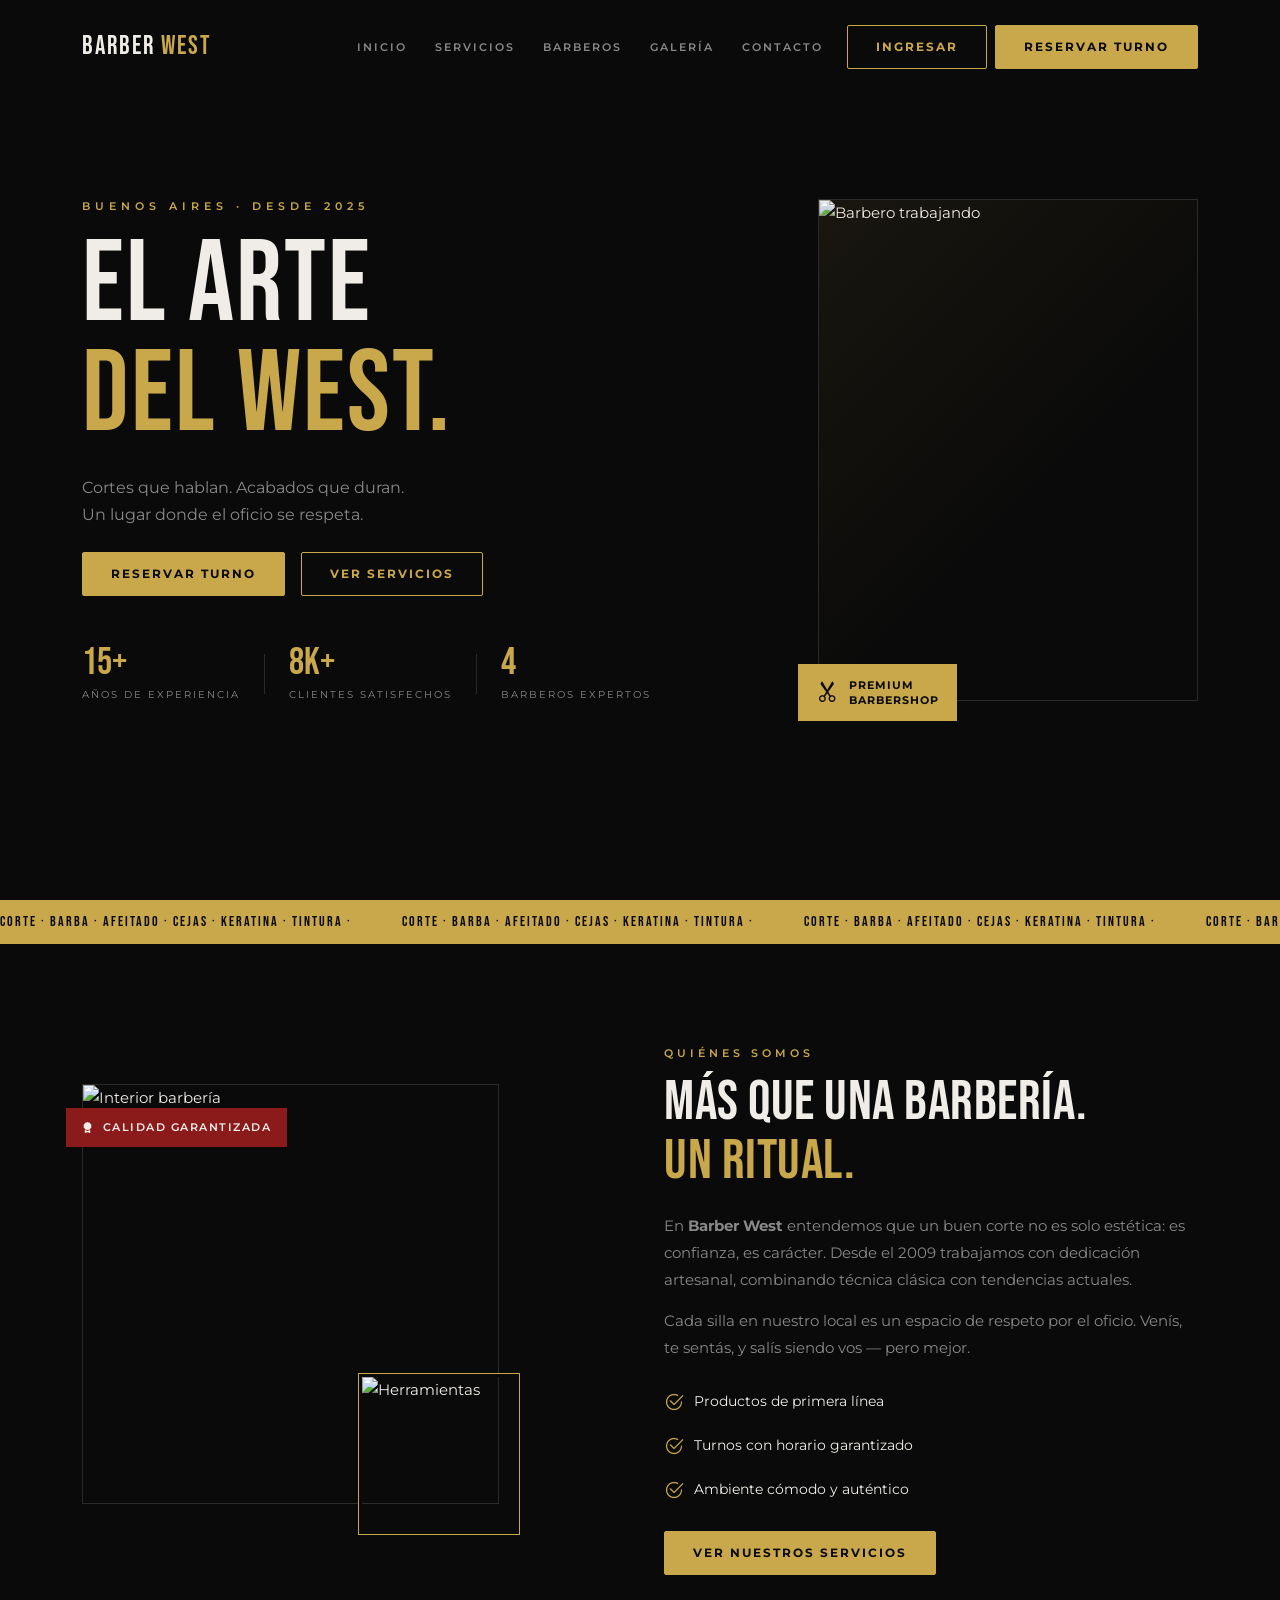
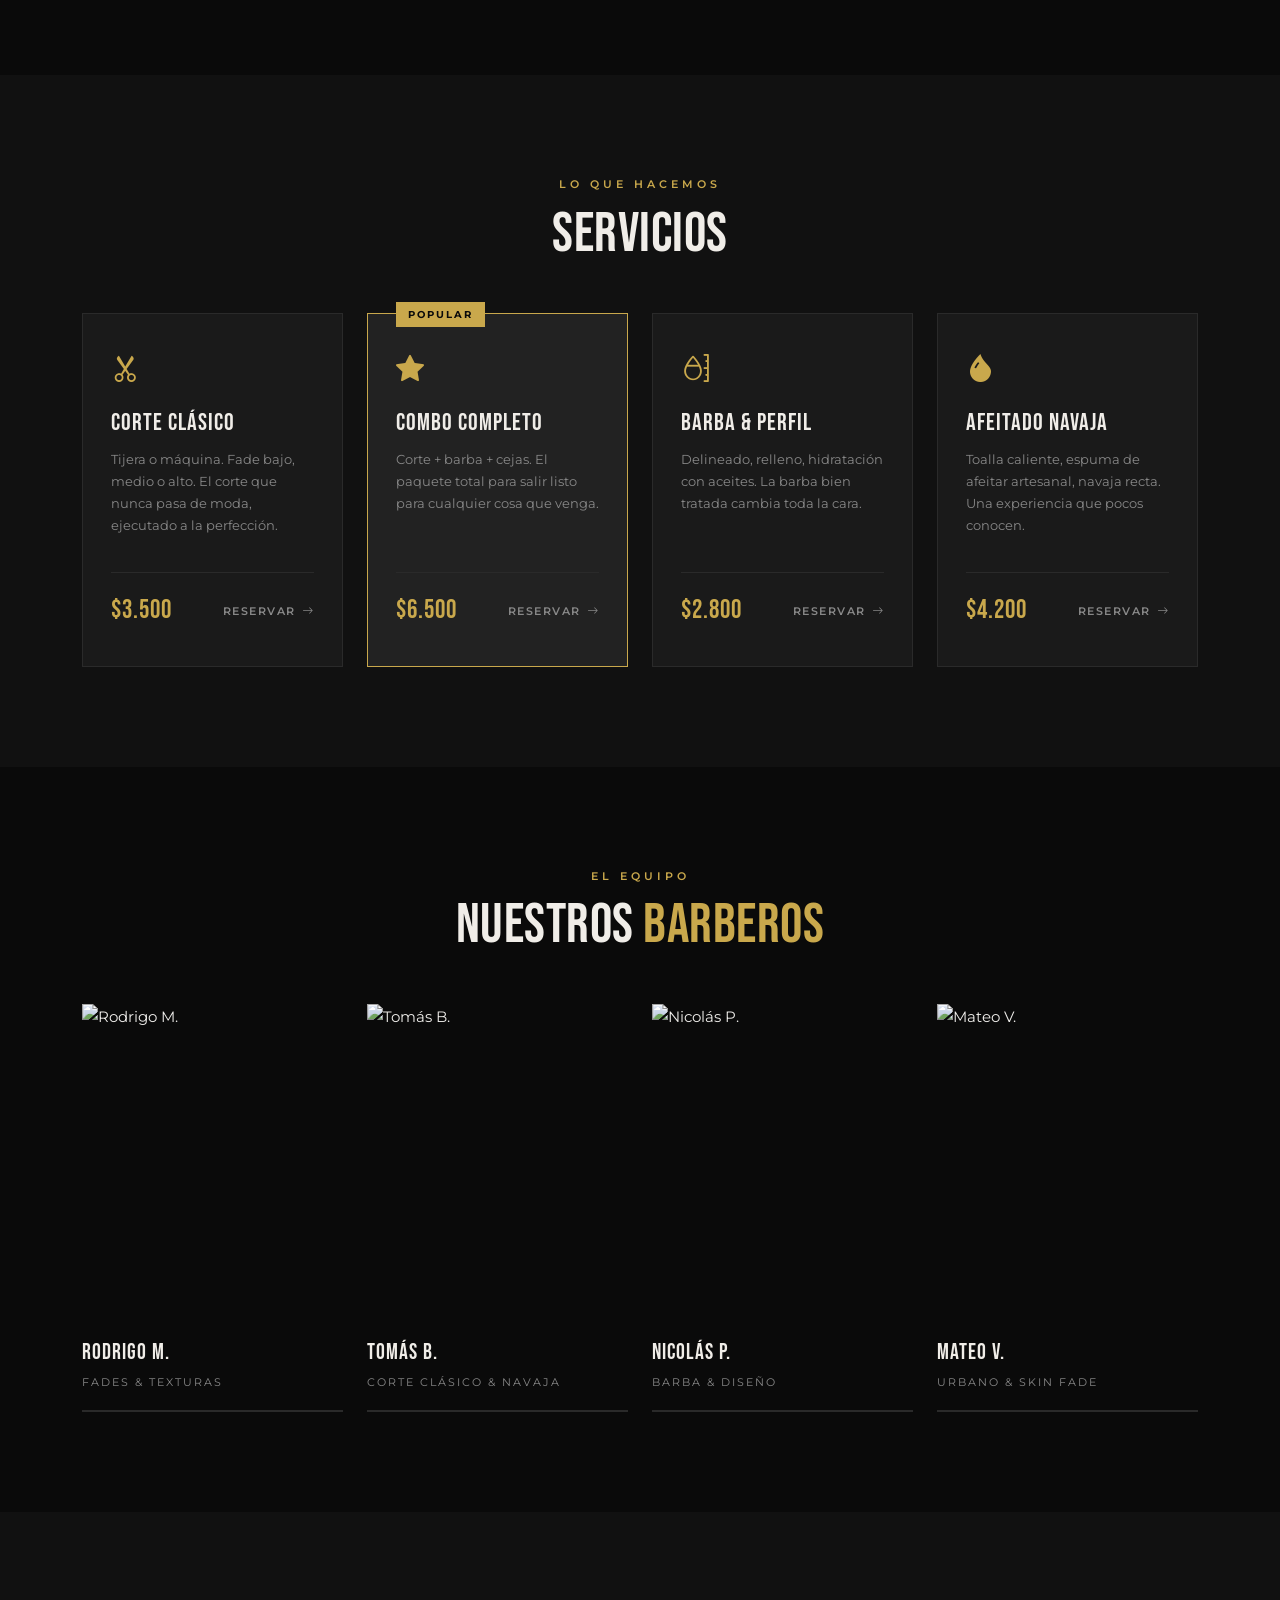
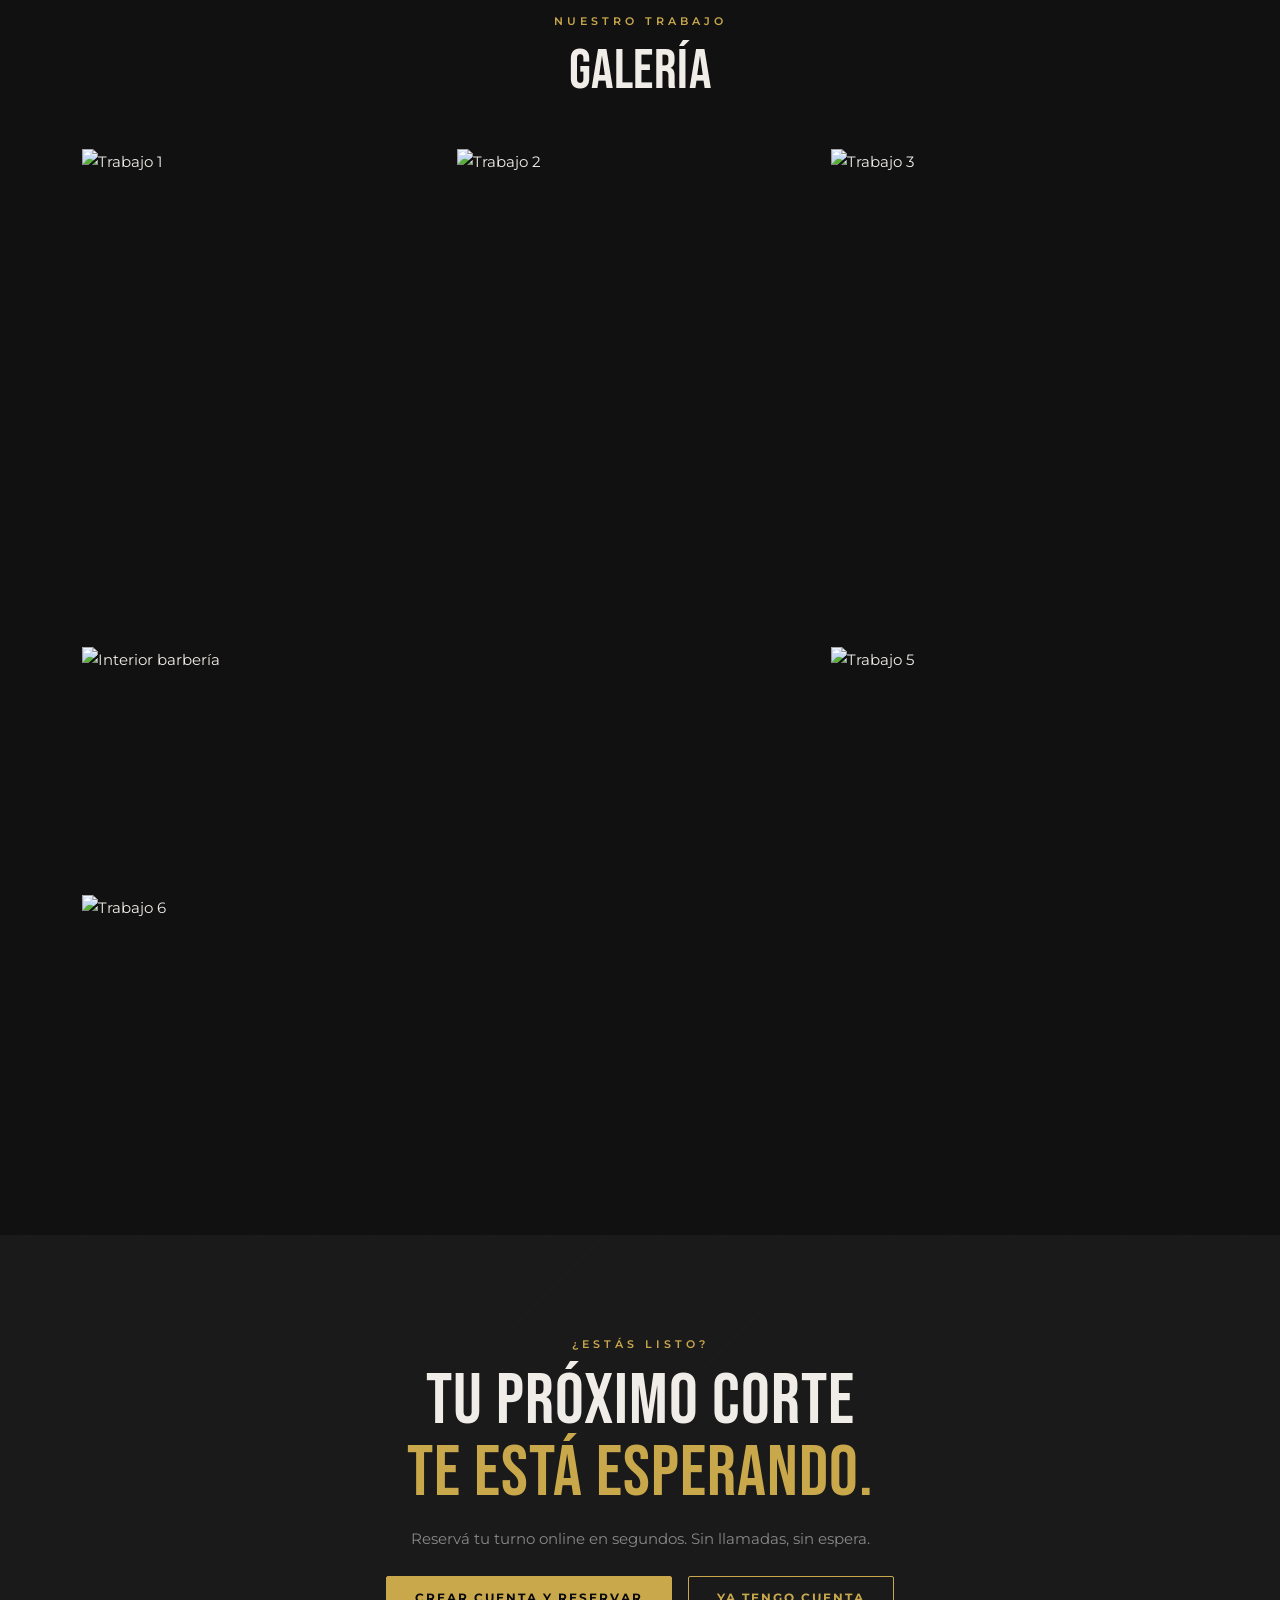
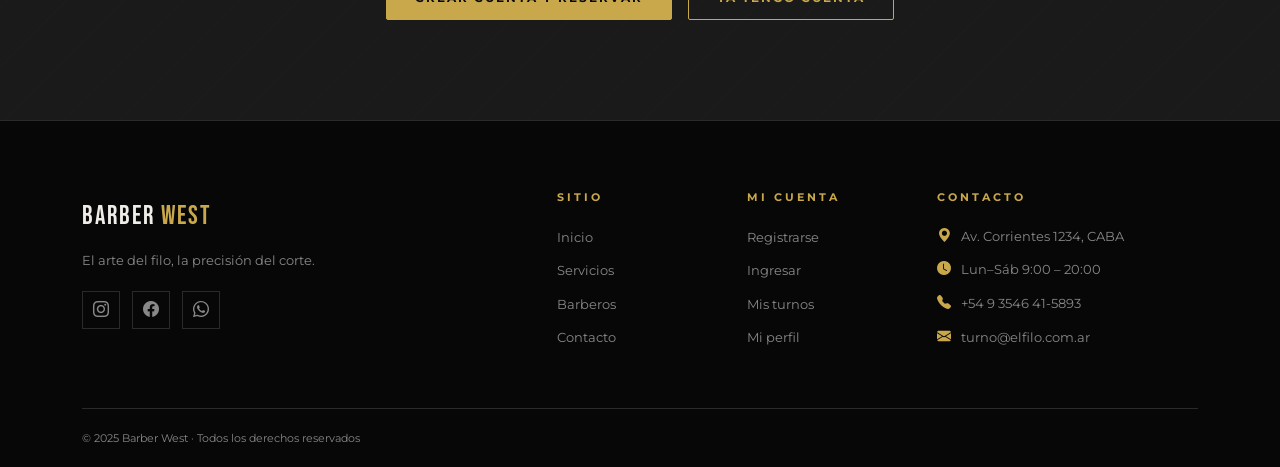
==== html/index.html @ a599e4bf "Renamed Files" ====
<!DOCTYPE html>
<html lang="es">
<head>
  <meta charset="UTF-8">
  <meta name="viewport" content="width=device-width, initial-scale=1.0">
  <title>BARBER WEST</title>
  <link href="https://cdn.jsdelivr.net/npm/bootstrap@5.3.3/dist/css/bootstrap.min.css" rel="stylesheet">
  <link href="https://fonts.googleapis.com/css2?family=Bebas+Neue&family=Montserrat:wght@300;400;500;600;700&display=swap" rel="stylesheet">
  <link rel="stylesheet" href="https://cdn.jsdelivr.net/npm/bootstrap-icons@1.11.3/font/bootstrap-icons.css">
  <link rel="stylesheet" href="../css/style.css">
</head>
<body>

  <!-- ======================== NAVBAR ======================== -->
  <nav class="navbar navbar-expand-lg navbar-dark fixed-top" id="mainNav">
    <div class="container">
      <a class="navbar-brand" href="index.html">
        <span class="brand-el"> BARBER </span><span class="brand-filo"> WEST</span>
      </a>
      <button class="navbar-toggler border-0" type="button" data-bs-toggle="collapse" data-bs-target="#navbarMenu">
        <span class="navbar-toggler-icon"></span>
      </button>
      <div class="collapse navbar-collapse" id="navbarMenu">
        <ul class="navbar-nav ms-auto align-items-lg-center gap-lg-1">
          <li class="nav-item"><a class="nav-link" href="#inicio">Inicio</a></li>
          <li class="nav-item"><a class="nav-link" href="#servicios">Servicios</a></li>
          <li class="nav-item"><a class="nav-link" href="#barberos">Barberos</a></li>
          <li class="nav-item"><a class="nav-link" href="#galeria">Galería</a></li>
          <li class="nav-item"><a class="nav-link" href="contacto.html">Contacto</a></li>
          <li class="nav-item ms-lg-2">
            <a class="btn btn-outline-gold btn-sm" href="login.html">Ingresar</a>
          </li>
          <li class="nav-item ms-lg-1">
            <a class="btn btn-gold btn-sm" href="registro.html">Reservar turno</a>
          </li>
        </ul>
      </div>
    </div>
  </nav>

  <!-- ======================== HERO ======================== -->
  <section class="hero-section" id="inicio">
    <div class="hero-slash"></div>
    <div class="container h-100 position-relative">
      <div class="row h-100 align-items-center">
        <div class="col-lg-7">
          <p class="hero-eyebrow">Buenos Aires · Desde 2025</p>
          <h1 class="hero-title">
            EL ARTE<br>
            <span class="title-gold">DEL WEST.</span>
          </h1>
          <p class="hero-subtitle">
            Cortes que hablan. Acabados que duran. <br>
            Un lugar donde el oficio se respeta.
          </p>
          <div class="d-flex gap-3 flex-wrap mt-4">
            <a href="registro.html" class="btn btn-gold btn-lg">Reservar turno</a>
            <a href="#servicios" class="btn btn-outline-gold btn-lg">Ver servicios</a>
          </div>
          <div class="hero-stats d-flex gap-4 mt-5">
            <div>
              <span class="stat-num">15+</span>
              <span class="stat-label">Años de experiencia</span>
            </div>
            <div class="stat-divider"></div>
            <div>
              <span class="stat-num">8K+</span>
              <span class="stat-label">Clientes satisfechos</span>
            </div>
            <div class="stat-divider"></div>
            <div>
              <span class="stat-num">4</span>
              <span class="stat-label">Barberos expertos</span>
            </div>
          </div>
        </div>
        <div class="col-lg-5 d-none d-lg-flex justify-content-end">
          <div class="hero-img-frame">
            <div class="hero-img-inner">
              <img src="https://images.unsplash.com/photo-1585747860715-2ba37e788b70?w=500&q=80" alt="Barbero trabajando" class="hero-photo">
            </div>
            <div class="hero-img-badge">
              <i class="bi bi-scissors"></i>
              <span>Premium<br>Barbershop</span>
            </div>
          </div>
        </div>
      </div>
    </div>
  </section>

  <!-- ======================== FRANJA ANUNCIO ======================== -->
  <div class="announcement-bar">
  <div class="announcement-track">

    <div class="announcement-content">
      <span>CORTE · BARBA · AFEITADO · CEJAS · KERATINA · TINTURA · </span>
      <span>CORTE · BARBA · AFEITADO · CEJAS · KERATINA · TINTURA · </span>
      <span>CORTE · BARBA · AFEITADO · CEJAS · KERATINA · TINTURA · </span>
      <span>CORTE · BARBA · AFEITADO · CEJAS · KERATINA · TINTURA · </span>
    </div>

    <!-- Duplicado -->
    <div class="announcement-content">
      <span>CORTE · BARBA · AFEITADO · CEJAS · KERATINA · TINTURA · </span>
      <span>CORTE · BARBA · AFEITADO · CEJAS · KERATINA · TINTURA · </span>
      <span>CORTE · BARBA · AFEITADO · CEJAS · KERATINA · TINTURA · </span>
      <span>CORTE · BARBA · AFEITADO · CEJAS · KERATINA · TINTURA · </span>
    </div>

  </div>
</div>

  <!-- ======================== SOBRE NOSOTROS ======================== -->
  <section class="about-section py-section" id="nosotros">
    <div class="container">
      <div class="row align-items-center g-5">
        <div class="col-lg-5">
          <div class="about-img-grid">
            <img src="https://images.unsplash.com/photo-1503951914875-452162b0f3f1?w=400&q=80" alt="Interior barbería" class="about-img-main">
            <img src="https://images.unsplash.com/photo-1621605815971-fbc98d665033?w=300&q=80" alt="Herramientas" class="about-img-side">
            <div class="about-img-tag">
              <i class="bi bi-award-fill"></i>
              <span>Calidad garantizada</span>
            </div>
          </div>
        </div>
        <div class="col-lg-6 offset-lg-1">
          <p class="section-eyebrow">Quiénes somos</p>
          <h2 class="section-title">Más que una barbería.<br><span class="text-gold">Un ritual.</span></h2>
          <p class="section-body">
            En <strong>Barber West</strong> entendemos que un buen corte no es solo estética: es confianza, es carácter. Desde el 2009 trabajamos con dedicación artesanal, combinando técnica clásica con tendencias actuales.
          </p>
          <p class="section-body">
            Cada silla en nuestro local es un espacio de respeto por el oficio. Venís, te sentás, y salís siendo vos — pero mejor.
          </p>
          <div class="about-features mt-4">
            <div class="about-feature-item">
              <i class="bi bi-check2-circle text-gold fs-5"></i>
              <span>Productos de primera línea</span>
            </div>
            <div class="about-feature-item">
              <i class="bi bi-check2-circle text-gold fs-5"></i>
              <span>Turnos con horario garantizado</span>
            </div>
            <div class="about-feature-item">
              <i class="bi bi-check2-circle text-gold fs-5"></i>
              <span>Ambiente cómodo y auténtico</span>
            </div>
          </div>
          <a href="#servicios" class="btn btn-gold mt-4">Ver nuestros servicios</a>
        </div>
      </div>
    </div>
  </section>

  <!-- ======================== SERVICIOS ======================== -->
  <section class="services-section py-section" id="servicios">
    <div class="container">
      <div class="text-center mb-5">
        <p class="section-eyebrow">Lo que hacemos</p>
        <h2 class="section-title">Servicios</h2>
      </div>
      <div class="row g-4">

        <div class="col-md-6 col-lg-3">
          <div class="service-card h-100">
            <div class="service-icon"><i class="bi bi-scissors"></i></div>
            <h3 class="service-title">Corte Clásico</h3>
            <p class="service-desc">Tijera o máquina. Fade bajo, medio o alto. El corte que nunca pasa de moda, ejecutado a la perfección.</p>
            <div class="service-footer">
              <span class="service-price">$3.500</span>
              <a href="registro.html" class="btn-service-link">Reservar <i class="bi bi-arrow-right"></i></a>
            </div>
          </div>
        </div>

        <div class="col-md-6 col-lg-3">
          <div class="service-card service-card--featured h-100">
            <div class="service-badge">Popular</div>
            <div class="service-icon"><i class="bi bi-star-fill"></i></div>
            <h3 class="service-title">Combo Completo</h3>
            <p class="service-desc">Corte + barba + cejas. El paquete total para salir listo para cualquier cosa que venga.</p>
            <div class="service-footer">
              <span class="service-price">$6.500</span>
              <a href="registro.html" class="btn-service-link">Reservar <i class="bi bi-arrow-right"></i></a>
            </div>
          </div>
        </div>

        <div class="col-md-6 col-lg-3">
          <div class="service-card h-100">
            <div class="service-icon"><i class="bi bi-moisture"></i></div>
            <h3 class="service-title">Barba & Perfil</h3>
            <p class="service-desc">Delineado, relleno, hidratación con aceites. La barba bien tratada cambia toda la cara.</p>
            <div class="service-footer">
              <span class="service-price">$2.800</span>
              <a href="registro.html" class="btn-service-link">Reservar <i class="bi bi-arrow-right"></i></a>
            </div>
          </div>
        </div>

        <div class="col-md-6 col-lg-3">
          <div class="service-card h-100">
            <div class="service-icon"><i class="bi bi-droplet-fill"></i></div>
            <h3 class="service-title">Afeitado Navaja</h3>
            <p class="service-desc">Toalla caliente, espuma de afeitar artesanal, navaja recta. Una experiencia que pocos conocen.</p>
            <div class="service-footer">
              <span class="service-price">$4.200</span>
              <a href="registro.html" class="btn-service-link">Reservar <i class="bi bi-arrow-right"></i></a>
            </div>
          </div>
        </div>

      </div>
    </div>
  </section>

  <!-- ======================== BARBEROS ======================== -->
  <section class="barbers-section py-section" id="barberos">
    <div class="container">
      <div class="text-center mb-5">
        <p class="section-eyebrow">El equipo</p>
        <h2 class="section-title">Nuestros <span class="text-gold">Barberos</span></h2>
      </div>
      <div class="row g-4 justify-content-center">

        <div class="col-sm-6 col-lg-3">
          <div class="barber-card">
            <div class="barber-img-wrap">
              <img src="https://images.unsplash.com/photo-1557862921-37829c790f19?w=300&q=80" alt="Rodrigo M." class="barber-img">
              <div class="barber-overlay">
                <a href="registro.html" class="btn btn-gold btn-sm">Reservar turno</a>
              </div>
            </div>
            <div class="barber-info">
              <h4 class="barber-name">Rodrigo M.</h4>
              <span class="barber-spec">Fades & Texturas</span>
            </div>
          </div>
        </div>

        <div class="col-sm-6 col-lg-3">
          <div class="barber-card">
            <div class="barber-img-wrap">
              <img src="https://images.unsplash.com/photo-1605462863863-10d9e47e15ee?w=300&q=80" alt="Tomás B." class="barber-img">
              <div class="barber-overlay">
                <a href="registro.html" class="btn btn-gold btn-sm">Reservar turno</a>
              </div>
            </div>
            <div class="barber-info">
              <h4 class="barber-name">Tomás B.</h4>
              <span class="barber-spec">Corte Clásico & Navaja</span>
            </div>
          </div>
        </div>

        <div class="col-sm-6 col-lg-3">
          <div class="barber-card">
            <div class="barber-img-wrap">
              <img src="https://images.unsplash.com/photo-1622286342621-4bd786c2447c?w=300&q=80" alt="Nicolás P." class="barber-img">
              <div class="barber-overlay">
                <a href="registro.html" class="btn btn-gold btn-sm">Reservar turno</a>
              </div>
            </div>
            <div class="barber-info">
              <h4 class="barber-name">Nicolás P.</h4>
              <span class="barber-spec">Barba & Diseño</span>
            </div>
          </div>
        </div>

        <div class="col-sm-6 col-lg-3">
          <div class="barber-card">
            <div class="barber-img-wrap">
              <img src="https://images.unsplash.com/photo-1534308143481-c55f00be8bd7?w=300&q=80" alt="Mateo V." class="barber-img">
              <div class="barber-overlay">
                <a href="registro.html" class="btn btn-gold btn-sm">Reservar turno</a>
              </div>
            </div>
            <div class="barber-info">
              <h4 class="barber-name">Mateo V.</h4>
              <span class="barber-spec">Urbano & Skin Fade</span>
            </div>
          </div>
        </div>

      </div>
    </div>
  </section>

  <!-- ======================== GALERÍA ======================== -->
  <section class="gallery-section py-section" id="galeria">
    <div class="container">
      <div class="text-center mb-5">
        <p class="section-eyebrow">Nuestro trabajo</p>
        <h2 class="section-title">Galería</h2>
      </div>
      <div class="gallery-grid">
        <div class="gallery-item gallery-item--tall">
          <img src="https://images.unsplash.com/photo-1599351431202-1e0f0137899a?w=400&q=80" alt="Trabajo 1">
          <div class="gallery-hover"><i class="bi bi-zoom-in"></i></div>
        </div>
        <div class="gallery-item">
          <img src="https://images.unsplash.com/photo-1580618672591-eb180b1a973f?w=400&q=80" alt="Trabajo 2">
          <div class="gallery-hover"><i class="bi bi-zoom-in"></i></div>
        </div>
        <div class="gallery-item">
          <img src="https://images.unsplash.com/photo-1593702288056-7cc9a7a5a261?w=400&q=80" alt="Trabajo 3">
          <div class="gallery-hover"><i class="bi bi-zoom-in"></i></div>
        </div>
        <div class="gallery-item gallery-item--wide">
          <img src="https://images.unsplash.com/photo-1517832207067-4db24a2ae47c?w=600&q=80" alt="Interior barbería">
          <div class="gallery-hover"><i class="bi bi-zoom-in"></i></div>
        </div>
        <div class="gallery-item">
          <img src="https://images.unsplash.com/photo-1560869713-7d0a29430803?w=400&q=80" alt="Trabajo 5">
          <div class="gallery-hover"><i class="bi bi-zoom-in"></i></div>
        </div>
        <div class="gallery-item">
          <img src="https://images.unsplash.com/photo-1588951833685-4d98c34e3aa0?w=400&q=80" alt="Trabajo 6">
          <div class="gallery-hover"><i class="bi bi-zoom-in"></i></div>
        </div>
      </div>
    </div>
  </section>

  <!-- ======================== CTA ======================== -->
  <section class="cta-section">
    <div class="cta-bg"></div>
    <div class="container position-relative">
      <div class="row justify-content-center text-center">
        <div class="col-lg-7">
          <p class="section-eyebrow">¿Estás listo?</p>
          <h2 class="cta-title">Tu próximo corte<br><span class="text-gold">te está esperando.</span></h2>
          <p class="cta-body">Reservá tu turno online en segundos. Sin llamadas, sin espera.</p>
          <div class="d-flex justify-content-center gap-3 flex-wrap mt-4">
            <a href="registro.html" class="btn btn-gold btn-lg">Crear cuenta y reservar</a>
            <a href="login.html" class="btn btn-outline-gold btn-lg">Ya tengo cuenta</a>
          </div>
        </div>
      </div>
    </div>
  </section>

  <!-- ======================== FOOTER ======================== -->
  <footer class="site-footer">
    <div class="container">
      <div class="row g-4">
        <div class="col-lg-4">
          <div class="footer-brand">
            <span class="brand-el">BARBER</span><span class="brand-filo"> WEST</span>
          </div>
          <p class="footer-tagline">El arte del filo, la precisión del corte.</p>
          <div class="footer-social">
            <a href="#" aria-label="Instagram"><i class="bi bi-instagram"></i></a>
            <a href="#" aria-label="Facebook"><i class="bi bi-facebook"></i></a>
            <a href="#" aria-label="WhatsApp"><i class="bi bi-whatsapp"></i></a>
          </div>
        </div>
        <div class="col-sm-6 col-lg-2 offset-lg-1">
          <h5 class="footer-heading">Sitio</h5>
          <ul class="footer-links">
            <li><a href="index.html">Inicio</a></li>
            <li><a href="#servicios">Servicios</a></li>
            <li><a href="#barberos">Barberos</a></li>
            <li><a href="contacto.html">Contacto</a></li>
          </ul>
        </div>
        <div class="col-sm-6 col-lg-2">
          <h5 class="footer-heading">Mi cuenta</h5>
          <ul class="footer-links">
            <li><a href="registro.html">Registrarse</a></li>
            <li><a href="login.html">Ingresar</a></li>
            <li><a href="cliente/turnos.php">Mis turnos</a></li>
            <li><a href="cliente/perfil.php">Mi perfil</a></li>
          </ul>
        </div>
        <div class="col-lg-3">
          <h5 class="footer-heading">Contacto</h5>
          <ul class="footer-contact-list">
            <li><i class="bi bi-geo-alt-fill"></i> Av. Corrientes 1234, CABA</li>
            <li><i class="bi bi-clock-fill"></i> Lun–Sáb 9:00 – 20:00</li>
            <li><i class="bi bi-telephone-fill"></i> +54 9 3546 41-5893</li>
            <li><i class="bi bi-envelope-fill"></i> turno@elfilo.com.ar</li>
          </ul>
        </div>
      </div>
      <div class="footer-bottom">
        <p>© 2025 Barber West · Todos los derechos reservados</p>
      </div>
    </div>
  </footer>

  <script src="https://cdn.jsdelivr.net/npm/bootstrap@5.3.3/dist/js/bootstrap.bundle.min.js"></script>
  <script src="../js/main.js"></script>
</body>
</html>
---- css/style.css ----
/* ============================================================
   EL FILO — BARBERÍA | Estilos principales
   Paleta: Negro #0A0A0A · Dorado #C9A84C · Rojo #8B1A1A
   Tipografía: Bebas Neue (display) · Montserrat (cuerpo)
   ============================================================ */

/* ---- VARIABLES ---- */
:root {
  --gold:      #C9A84C;
  --gold-dark: #A8882E;
  --gold-muted:#C9A84C33;
  --red:       #8B1A1A;
  --bg:        #0A0A0A;
  --bg2:       #111111;
  --bg3:       #1A1A1A;
  --bg4:       #222222;
  --cream:     #F0EDE8;
  --muted:     #888888;
  --border:    #2A2A2A;
  --font-display: 'Bebas Neue', sans-serif;
  --font-body:    'Montserrat', sans-serif;
  --transition:   0.3s ease;
}

/* ---- RESET / BASE ---- */
*, *::before, *::after { box-sizing: border-box; }

html { scroll-behavior: smooth; }

body {
  font-family: var(--font-body);
  background-color: var(--bg);
  color: var(--cream);
  font-size: 15px;
  line-height: 1.7;
  overflow-x: hidden;
}

img { max-width: 100%; }

/* ---- UTILIDADES ---- */
.text-gold { color: var(--gold); }
.py-section { padding: 100px 0; }
.section-eyebrow {
  font-family: var(--font-body);
  font-size: 11px;
  font-weight: 600;
  letter-spacing: 4px;
  text-transform: uppercase;
  color: var(--gold);
  margin-bottom: 12px;
}
.section-title {
  font-family: var(--font-display);
  font-size: clamp(36px, 5vw, 56px);
  line-height: 1.05;
  color: var(--cream);
  margin-bottom: 20px;
  letter-spacing: 0.5px;
}
.section-body {
  color: var(--muted);
  font-size: 15px;
  line-height: 1.8;
  margin-bottom: 14px;
}

/* ---- BOTONES ---- */
.btn-gold {
  background-color: var(--gold);
  color: #0A0A0A;
  border: 1px solid var(--gold);
  font-family: var(--font-body);
  font-weight: 700;
  font-size: 12px;
  letter-spacing: 2px;
  text-transform: uppercase;
  padding: 12px 28px;
  border-radius: 2px;
  transition: var(--transition);
}
.btn-gold:hover, .btn-gold:focus {
  background-color: var(--gold-dark);
  border-color: var(--gold-dark);
  color: #0A0A0A;
  transform: translateY(-1px);
  box-shadow: 0 8px 24px rgba(201,168,76,0.3);
}
.btn-outline-gold {
  background-color: transparent;
  color: var(--gold);
  border: 1px solid var(--gold);
  font-family: var(--font-body);
  font-weight: 700;
  font-size: 12px;
  letter-spacing: 2px;
  text-transform: uppercase;
  padding: 12px 28px;
  border-radius: 2px;
  transition: var(--transition);
}
.btn-outline-gold:hover, .btn-outline-gold:focus {
  background-color: var(--gold);
  color: #0A0A0A;
  transform: translateY(-1px);
}

/* ---- NAVBAR ---- */
#mainNav {
  background-color: transparent;
  padding: 20px 0;
  transition: background-color 0.4s ease, padding 0.4s ease, box-shadow 0.4s ease;
  border-bottom: 1px solid transparent;
  z-index: 1000;
}
#mainNav.scrolled {
  background-color: rgba(10,10,10,0.97);
  padding: 12px 0;
  border-bottom-color: var(--border);
  box-shadow: 0 4px 32px rgba(0,0,0,0.5);
}
.brand-el {
  font-family: var(--font-display);
  font-size: 26px;
  color: var(--cream);
  letter-spacing: 2px;
}
.brand-filo {
  font-family: var(--font-display);
  font-size: 26px;
  color: var(--gold);
  letter-spacing: 2px;
}
.nav-link {
  font-size: 11px;
  font-weight: 600;
  letter-spacing: 2px;
  text-transform: uppercase;
  color: var(--muted) !important;
  padding: 8px 12px !important;
  transition: color var(--transition);
}
.nav-link:hover { color: var(--cream) !important; }

/* ---- HERO ---- */
.hero-section {
  position: relative;
  min-height: 100vh;
  background-color: var(--bg);
  overflow: hidden;
  display: flex;
  align-items: center;
}

/* La "navaja": diagonal roja que firma el hero */
.hero-slash {
  position: absolute;
  top: -10%;
  right: -5%;
  width: 3px;
  height: 130%;
  background: var(--red);
  transform: rotate(-12deg);
  transform-origin: top right;
  opacity: 0.6;
  pointer-events: none;
}
.hero-slash::after {
  content: '';
  position: absolute;
  top: 0;
  left: -40px;
  width: 1px;
  height: 100%;
  background: var(--gold);
  opacity: 0.15;
}

.hero-eyebrow {
  font-size: 11px;
  font-weight: 600;
  letter-spacing: 5px;
  text-transform: uppercase;
  color: var(--gold);
  margin-bottom: 16px;
}
.hero-title {
  font-family: var(--font-display);
  font-size: clamp(64px, 9vw, 120px);
  line-height: 0.95;
  color: var(--cream);
  letter-spacing: 2px;
  margin-bottom: 24px;
}
.title-gold { color: var(--gold); }

.hero-subtitle {
  font-size: 16px;
  color: var(--muted);
  line-height: 1.7;
  max-width: 420px;
}

/* Estadísticas hero */
.hero-stats { align-items: center; }
.stat-num {
  display: block;
  font-family: var(--font-display);
  font-size: 38px;
  color: var(--gold);
  line-height: 1;
}
.stat-label {
  display: block;
  font-size: 10px;
  letter-spacing: 2px;
  text-transform: uppercase;
  color: var(--muted);
  margin-top: 4px;
}
.stat-divider {
  width: 1px;
  height: 40px;
  background-color: var(--border);
}

/* Frame de imagen hero */
.hero-img-frame {
  position: relative;
  width: 380px;
}
.hero-img-inner {
  border: 1px solid var(--border);
  overflow: hidden;
  position: relative;
}
.hero-img-inner::before {
  content: '';
  position: absolute;
  inset: 0;
  background: linear-gradient(135deg, rgba(201,168,76,0.08) 0%, transparent 60%);
  z-index: 1;
  pointer-events: none;
}
.hero-photo {
  width: 100%;
  height: 500px;
  object-fit: cover;
  display: block;
  filter: grayscale(20%);
  transition: filter 0.5s ease;
}
.hero-img-frame:hover .hero-photo { filter: grayscale(0%); }
.hero-img-badge {
  position: absolute;
  bottom: -20px;
  left: -20px;
  background-color: var(--gold);
  color: #0A0A0A;
  padding: 14px 18px;
  display: flex;
  align-items: center;
  gap: 10px;
  font-size: 11px;
  font-weight: 700;
  letter-spacing: 1px;
  text-transform: uppercase;
  line-height: 1.3;
  z-index: 2;
}
.hero-img-badge i { font-size: 22px; }

/* Scroll hint */
.hero-scroll-hint {
  position: absolute;
  bottom: 40px;
  left: 50%;
  transform: translateX(-50%);
  display: flex;
  flex-direction: column;
  align-items: center;
  gap: 8px;
}
.hero-scroll-hint span {
  font-size: 10px;
  letter-spacing: 3px;
  text-transform: uppercase;
  color: var(--muted);
}
.scroll-line {
  width: 1px;
  height: 50px;
  background: linear-gradient(to bottom, var(--gold), transparent);
  animation: scrollDrop 1.8s ease-in-out infinite;
}
@keyframes scrollDrop {
  0%, 100% { opacity: 0; transform: scaleY(0); transform-origin: top; }
  50% { opacity: 1; transform: scaleY(1); transform-origin: top; }
}

/* ---- ANNOUNCEMENT BAR ---- */
.announcement-bar {
  background-color: var(--gold);
  overflow: hidden;
  padding: 10px 0;
  width: 100%;
  position: relative;
}

.announcement-track {
  display: flex;
  width: max-content;
  animation: ticker 25s linear infinite;
}

.announcement-content {
  display: flex;
  white-space: nowrap;
  flex-shrink: 0;
}

.announcement-content span {
  font-family: var(--font-display);
  font-size: 14px;
  letter-spacing: 2px;
  color: #0A0A0A;
  white-space: nowrap;
  padding-right: 50px;
}

@keyframes ticker {
  from {
    transform: translateX(0);
  }

  to {
    transform: translateX(-50%);
  }
}

/* ---- ABOUT ---- */
.about-section { background-color: var(--bg); }

.about-img-grid {
  position: relative;
  padding-bottom: 30px;
  padding-right: 20px;
}
.about-img-main {
  width: 100%;
  height: 420px;
  object-fit: cover;
  display: block;
  border: 1px solid var(--border);
}
.about-img-side {
  position: absolute;
  bottom: 0;
  right: 0;
  width: 160px;
  height: 160px;
  object-fit: cover;
  border: 3px solid var(--bg);
  outline: 1px solid var(--gold);
}
.about-img-tag {
  position: absolute;
  top: 24px;
  left: -16px;
  background-color: var(--red);
  color: var(--cream);
  padding: 10px 16px;
  font-size: 11px;
  font-weight: 600;
  letter-spacing: 1.5px;
  text-transform: uppercase;
  display: flex;
  align-items: center;
  gap: 8px;
}

.about-features { display: flex; flex-direction: column; gap: 10px; }
.about-feature-item {
  display: flex;
  align-items: center;
  gap: 10px;
  color: var(--cream);
  font-size: 14px;
}

/* ---- SERVICIOS ---- */
.services-section { background-color: var(--bg2); }

.service-card {
  background-color: var(--bg3);
  border: 1px solid var(--border);
  padding: 32px 28px;
  transition: var(--transition);
  cursor: pointer;
  display: flex;
  flex-direction: column;
}
.service-card:hover {
  border-color: var(--gold);
  transform: translateY(-4px);
  box-shadow: 0 12px 40px rgba(201,168,76,0.12);
}
.service-card--featured {
  background-color: var(--bg4);
  border-color: var(--gold);
  position: relative;
}
.service-badge {
  position: absolute;
  top: -12px;
  left: 28px;
  background-color: var(--gold);
  color: #0A0A0A;
  font-size: 10px;
  font-weight: 700;
  letter-spacing: 2px;
  text-transform: uppercase;
  padding: 4px 12px;
}
.service-icon {
  font-size: 28px;
  color: var(--gold);
  margin-bottom: 16px;
}
.service-title {
  font-family: var(--font-display);
  font-size: 24px;
  color: var(--cream);
  letter-spacing: 1px;
  margin-bottom: 10px;
}
.service-desc {
  color: var(--muted);
  font-size: 13px;
  line-height: 1.7;
  flex: 1;
}
.service-footer {
  display: flex;
  align-items: center;
  justify-content: space-between;
  margin-top: 20px;
  padding-top: 16px;
  border-top: 1px solid var(--border);
}
.service-price {
  font-family: var(--font-display);
  font-size: 26px;
  color: var(--gold);
  letter-spacing: 1px;
}
.btn-service-link {
  font-size: 11px;
  font-weight: 600;
  letter-spacing: 1.5px;
  text-transform: uppercase;
  color: var(--muted);
  text-decoration: none;
  transition: color var(--transition);
  display: flex;
  align-items: center;
  gap: 6px;
}
.btn-service-link:hover { color: var(--gold); }

/* ---- BARBEROS ---- */
.barbers-section { background-color: var(--bg); }

.barber-card { cursor: pointer; }
.barber-img-wrap {
  position: relative;
  overflow: hidden;
}
.barber-img {
  width: 100%;
  height: 320px;
  object-fit: cover;
  object-position: top;
  display: block;
  transition: transform 0.5s ease;
  filter: grayscale(40%);
}
.barber-card:hover .barber-img {
  transform: scale(1.05);
  filter: grayscale(0%);
}
.barber-overlay {
  position: absolute;
  inset: 0;
  background: rgba(10,10,10,0.6);
  display: flex;
  align-items: flex-end;
  justify-content: center;
  padding-bottom: 24px;
  opacity: 0;
  transition: opacity var(--transition);
}
.barber-card:hover .barber-overlay { opacity: 1; }
.barber-info {
  padding: 16px 0;
  border-bottom: 2px solid var(--border);
}
.barber-card:hover .barber-info { border-bottom-color: var(--gold); }
.barber-name {
  font-family: var(--font-display);
  font-size: 22px;
  color: var(--cream);
  margin-bottom: 2px;
  letter-spacing: 1px;
  transition: color var(--transition);
}
.barber-card:hover .barber-name { color: var(--gold); }
.barber-spec {
  font-size: 11px;
  letter-spacing: 2px;
  text-transform: uppercase;
  color: var(--muted);
}

/* ---- GALERÍA ---- */
.gallery-section { background-color: var(--bg2); }

.gallery-grid {
  display: grid;
  grid-template-columns: repeat(3, 1fr);
  grid-template-rows: auto;
  gap: 8px;
}
.gallery-item {
  position: relative;
  overflow: hidden;
  cursor: pointer;
}
.gallery-item img {
  width: 100%;
  height: 240px;
  object-fit: cover;
  display: block;
  transition: transform 0.6s ease;
}
.gallery-item--tall img { height: 490px; }
.gallery-item--wide { grid-column: span 2; }
.gallery-item--wide img { height: 240px; }
.gallery-item:hover img { transform: scale(1.06); }
.gallery-hover {
  position: absolute;
  inset: 0;
  background: rgba(201,168,76,0.12);
  display: flex;
  align-items: center;
  justify-content: center;
  opacity: 0;
  transition: opacity var(--transition);
  font-size: 28px;
  color: var(--gold);
}
.gallery-item:hover .gallery-hover { opacity: 1; }

/* ---- CTA ---- */
.cta-section {
  position: relative;
  padding: 100px 0;
  background-color: var(--bg3);
  overflow: hidden;
}
.cta-bg {
  position: absolute;
  inset: 0;
  background-image: repeating-linear-gradient(
    -45deg,
    transparent,
    transparent 40px,
    rgba(201,168,76,0.02) 40px,
    rgba(201,168,76,0.02) 41px
  );
}
.cta-title {
  font-family: var(--font-display);
  font-size: clamp(40px, 6vw, 72px);
  line-height: 1;
  color: var(--cream);
  letter-spacing: 1px;
  margin-bottom: 16px;
}
.cta-body {
  font-size: 15px;
  color: var(--muted);
}

/* ---- FOOTER ---- */
.site-footer {
  background-color: #070707;
  padding: 70px 0 0;
  border-top: 1px solid var(--border);
}
.footer-brand {
  font-size: 28px;
  margin-bottom: 10px;
}
.footer-tagline {
  font-size: 13px;
  color: var(--muted);
  margin-bottom: 20px;
}
.footer-social { display: flex; gap: 12px; }
.footer-social a {
  width: 38px;
  height: 38px;
  border: 1px solid var(--border);
  display: flex;
  align-items: center;
  justify-content: center;
  color: var(--muted);
  font-size: 16px;
  text-decoration: none;
  transition: var(--transition);
}
.footer-social a:hover {
  border-color: var(--gold);
  color: var(--gold);
}
.footer-heading {
  font-size: 11px;
  font-weight: 700;
  letter-spacing: 3px;
  text-transform: uppercase;
  color: var(--gold);
  margin-bottom: 20px;
}
.footer-links {
  list-style: none;
  padding: 0;
  margin: 0;
}
.footer-links li { margin-bottom: 8px; }
.footer-links a {
  font-size: 13px;
  color: var(--muted);
  text-decoration: none;
  transition: color var(--transition);
}
.footer-links a:hover { color: var(--cream); }

.footer-contact-list {
  list-style: none;
  padding: 0;
  margin: 0;
  display: flex;
  flex-direction: column;
  gap: 10px;
}
.footer-contact-list li {
  font-size: 13px;
  color: var(--muted);
  display: flex;
  align-items: center;
  gap: 10px;
}
.footer-contact-list i { color: var(--gold); font-size: 14px; }

.footer-bottom {
  border-top: 1px solid var(--border);
  margin-top: 50px;
  padding: 20px 0;
  display: flex;
  justify-content: space-between;
  align-items: center;
  flex-wrap: wrap;
  gap: 8px;
}
.footer-bottom p {
  font-size: 11px;
  color: var(--muted);
  margin: 0;
}

/* ---- PÁGINAS INTERNAS — AUTH ---- */
.auth-page {
  min-height: 100vh;
  background-color: var(--bg);
  display: flex;
  align-items: center;
  padding: 100px 0 60px;
}
.auth-card {
  background-color: var(--bg3);
  border: 1px solid var(--border);
  padding: 48px 40px;
  max-width: 480px;
  margin: 0 auto;
}
.auth-title {
  font-family: var(--font-display);
  font-size: 38px;
  color: var(--cream);
  letter-spacing: 1px;
  margin-bottom: 6px;
}
.auth-subtitle {
  font-size: 13px;
  color: var(--muted);
  margin-bottom: 32px;
}

/* Form controls dark */
.form-label {
  font-size: 11px;
  font-weight: 600;
  letter-spacing: 2px;
  text-transform: uppercase;
  color: var(--muted);
  margin-bottom: 6px;
}
.form-control, .form-select {
  background-color: var(--bg4) !important;
  border: 1px solid var(--border) !important;
  color: var(--cream) !important;
  border-radius: 2px !important;
  padding: 10px 14px !important;
  font-size: 14px !important;
  font-family: var(--font-body) !important;
  transition: border-color var(--transition) !important;
}
.form-control:focus, .form-select:focus {
  border-color: var(--gold) !important;
  box-shadow: 0 0 0 3px rgba(201,168,76,0.12) !important;
  outline: none !important;
}
.form-control::placeholder { color: #555 !important; }

/* ---- RESPONSIVE ---- */
@media (max-width: 991px) {
  .hero-title { font-size: 72px; }
  .about-img-side { display: none; }
  .gallery-grid {
    grid-template-columns: repeat(2, 1fr);
  }
  .gallery-item--tall { grid-row: span 1; }
  .gallery-item--tall img { height: 260px; }
  .gallery-item--wide { grid-column: span 1; }
}
@media (max-width: 575px) {
  .py-section { padding: 64px 0; }
  .hero-title { font-size: 56px; }
  .gallery-grid { grid-template-columns: 1fr 1fr; }
  .footer-bottom { flex-direction: column; text-align: center; }
  .auth-card { padding: 32px 20px; }
}
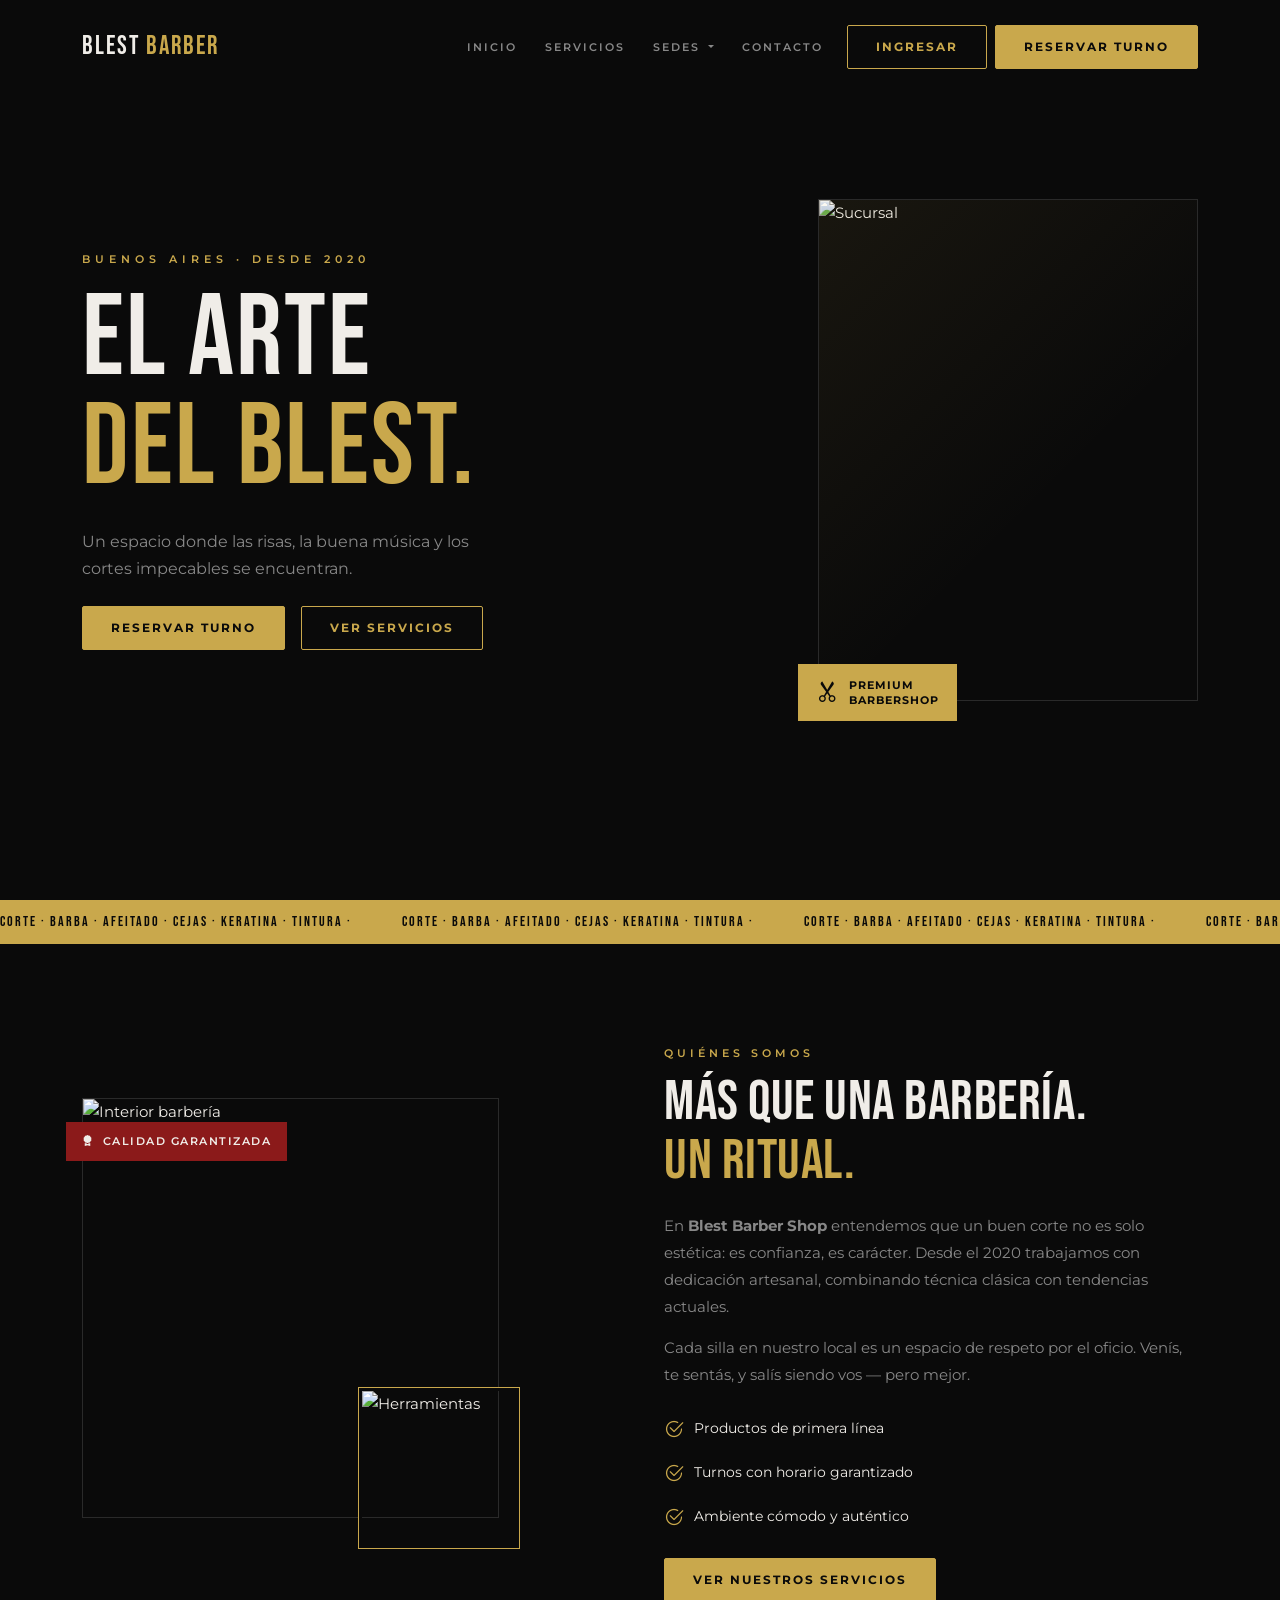
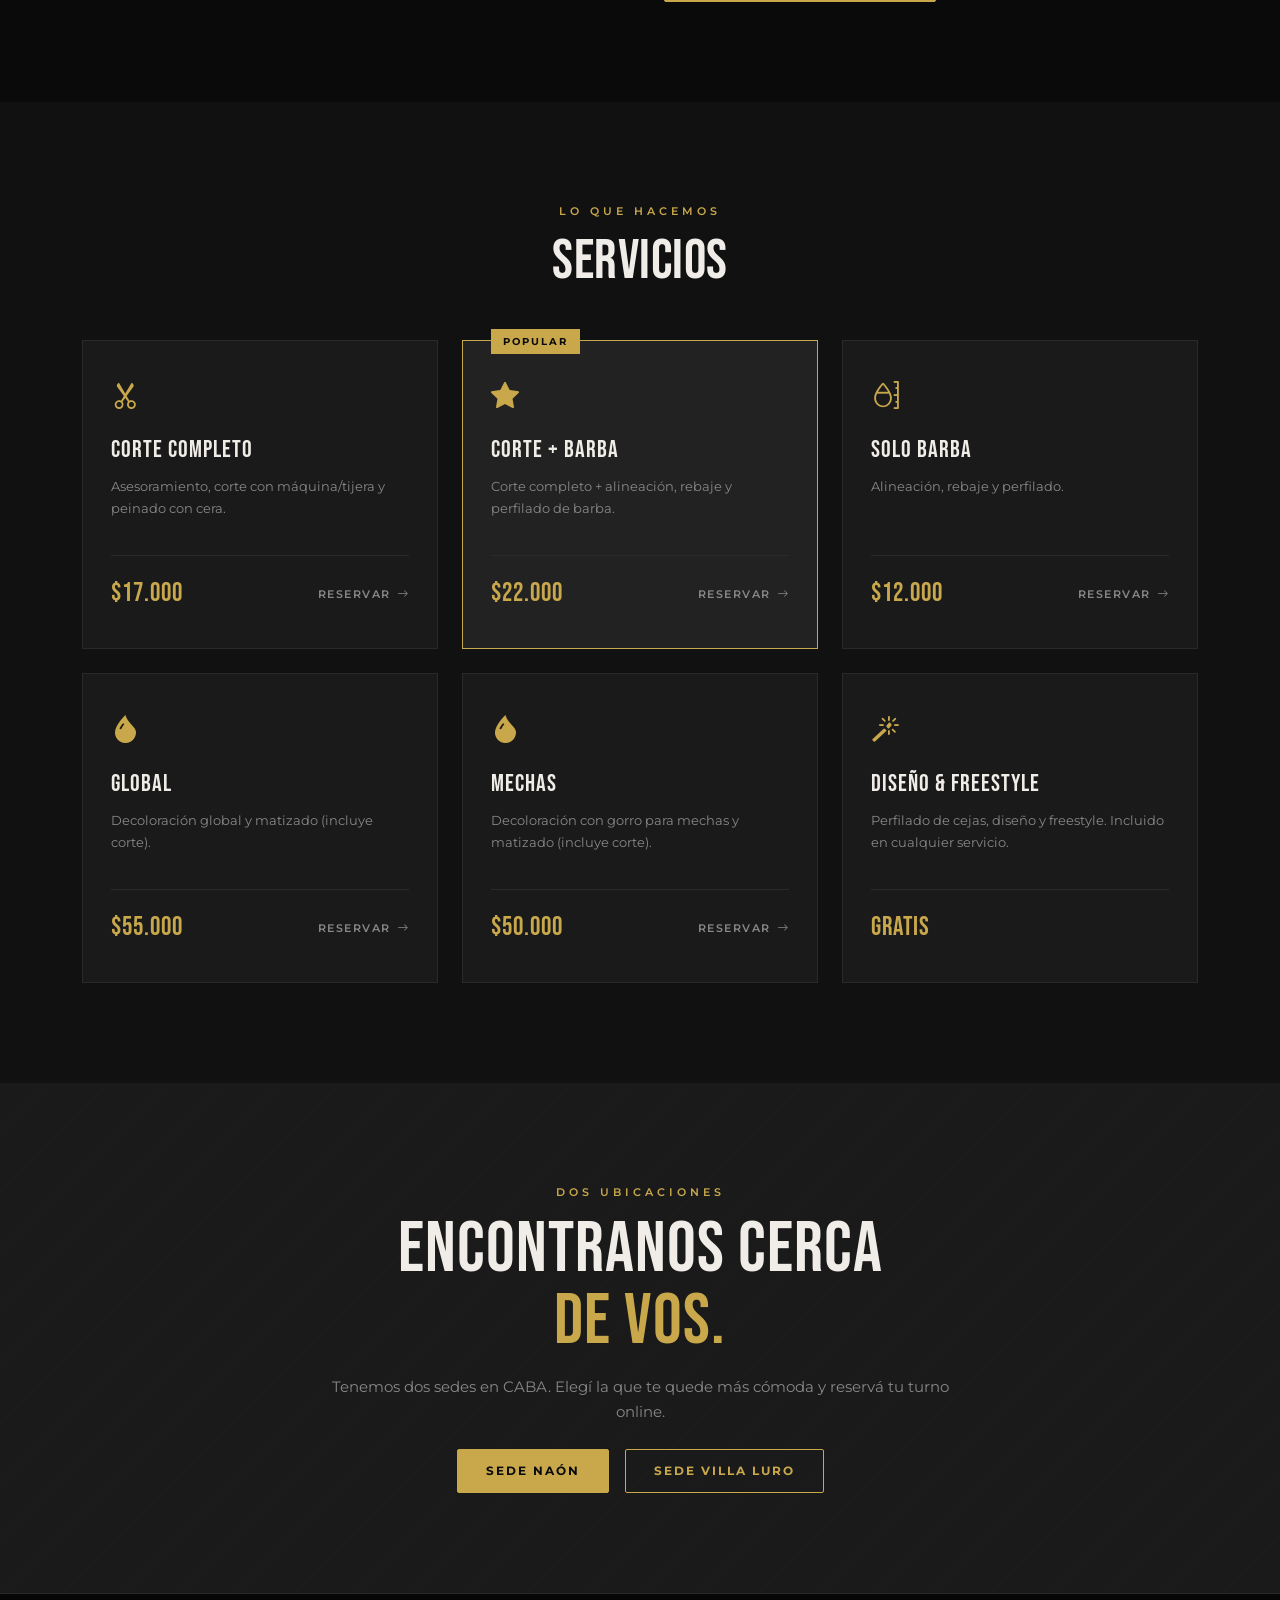
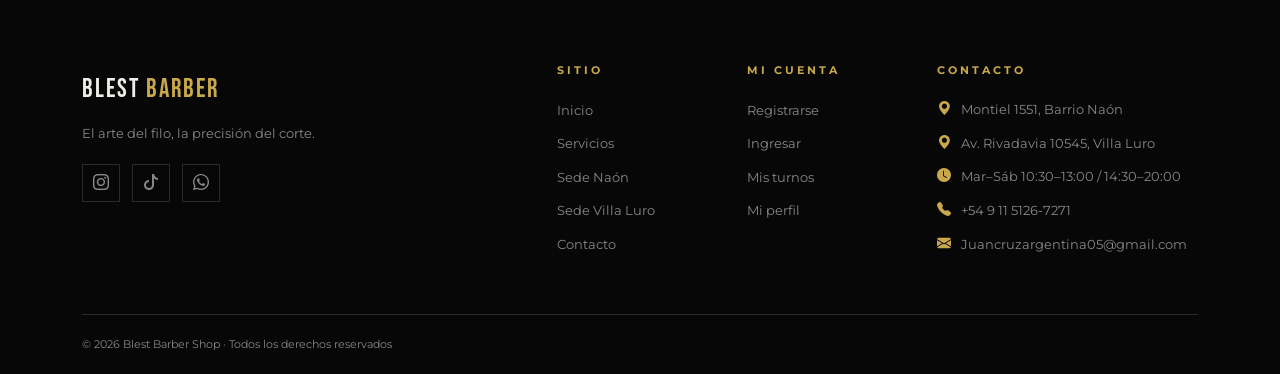
==== commit c5be1477: "Add files via upload" ====
--- a/html/index.html
+++ b/html/index.html
@@ -1,398 +1,314 @@
-<!DOCTYPE html>
-<html lang="es">
-<head>
-  <meta charset="UTF-8">
-  <meta name="viewport" content="width=device-width, initial-scale=1.0">
-  <title>BARBER WEST</title>
-  <link href="https://cdn.jsdelivr.net/npm/bootstrap@5.3.3/dist/css/bootstrap.min.css" rel="stylesheet">
-  <link href="https://fonts.googleapis.com/css2?family=Bebas+Neue&family=Montserrat:wght@300;400;500;600;700&display=swap" rel="stylesheet">
-  <link rel="stylesheet" href="https://cdn.jsdelivr.net/npm/bootstrap-icons@1.11.3/font/bootstrap-icons.css">
-  <link rel="stylesheet" href="../css/style.css">
-</head>
-<body>
-
-  <!-- ======================== NAVBAR ======================== -->
-  <nav class="navbar navbar-expand-lg navbar-dark fixed-top" id="mainNav">
-    <div class="container">
-      <a class="navbar-brand" href="index.html">
-        <span class="brand-el"> BARBER </span><span class="brand-filo"> WEST</span>
-      </a>
-      <button class="navbar-toggler border-0" type="button" data-bs-toggle="collapse" data-bs-target="#navbarMenu">
-        <span class="navbar-toggler-icon"></span>
-      </button>
-      <div class="collapse navbar-collapse" id="navbarMenu">
-        <ul class="navbar-nav ms-auto align-items-lg-center gap-lg-1">
-          <li class="nav-item"><a class="nav-link" href="#inicio">Inicio</a></li>
-          <li class="nav-item"><a class="nav-link" href="#servicios">Servicios</a></li>
-          <li class="nav-item"><a class="nav-link" href="#barberos">Barberos</a></li>
-          <li class="nav-item"><a class="nav-link" href="#galeria">Galería</a></li>
-          <li class="nav-item"><a class="nav-link" href="contacto.html">Contacto</a></li>
-          <li class="nav-item ms-lg-2">
-            <a class="btn btn-outline-gold btn-sm" href="login.html">Ingresar</a>
-          </li>
-          <li class="nav-item ms-lg-1">
-            <a class="btn btn-gold btn-sm" href="registro.html">Reservar turno</a>
-          </li>
-        </ul>
-      </div>
-    </div>
-  </nav>
-
-  <!-- ======================== HERO ======================== -->
-  <section class="hero-section" id="inicio">
-    <div class="hero-slash"></div>
-    <div class="container h-100 position-relative">
-      <div class="row h-100 align-items-center">
-        <div class="col-lg-7">
-          <p class="hero-eyebrow">Buenos Aires · Desde 2025</p>
-          <h1 class="hero-title">
-            EL ARTE<br>
-            <span class="title-gold">DEL WEST.</span>
-          </h1>
-          <p class="hero-subtitle">
-            Cortes que hablan. Acabados que duran. <br>
-            Un lugar donde el oficio se respeta.
-          </p>
-          <div class="d-flex gap-3 flex-wrap mt-4">
-            <a href="registro.html" class="btn btn-gold btn-lg">Reservar turno</a>
-            <a href="#servicios" class="btn btn-outline-gold btn-lg">Ver servicios</a>
-          </div>
-          <div class="hero-stats d-flex gap-4 mt-5">
-            <div>
-              <span class="stat-num">15+</span>
-              <span class="stat-label">Años de experiencia</span>
-            </div>
-            <div class="stat-divider"></div>
-            <div>
-              <span class="stat-num">8K+</span>
-              <span class="stat-label">Clientes satisfechos</span>
-            </div>
-            <div class="stat-divider"></div>
-            <div>
-              <span class="stat-num">4</span>
-              <span class="stat-label">Barberos expertos</span>
-            </div>
-          </div>
-        </div>
-        <div class="col-lg-5 d-none d-lg-flex justify-content-end">
-          <div class="hero-img-frame">
-            <div class="hero-img-inner">
-              <img src="https://images.unsplash.com/photo-1585747860715-2ba37e788b70?w=500&q=80" alt="Barbero trabajando" class="hero-photo">
-            </div>
-            <div class="hero-img-badge">
-              <i class="bi bi-scissors"></i>
-              <span>Premium<br>Barbershop</span>
-            </div>
-          </div>
-        </div>
-      </div>
-    </div>
-  </section>
-
-  <!-- ======================== FRANJA ANUNCIO ======================== -->
-  <div class="announcement-bar">
-  <div class="announcement-track">
-
-    <div class="announcement-content">
-      <span>CORTE · BARBA · AFEITADO · CEJAS · KERATINA · TINTURA · </span>
-      <span>CORTE · BARBA · AFEITADO · CEJAS · KERATINA · TINTURA · </span>
-      <span>CORTE · BARBA · AFEITADO · CEJAS · KERATINA · TINTURA · </span>
-      <span>CORTE · BARBA · AFEITADO · CEJAS · KERATINA · TINTURA · </span>
-    </div>
-
-    <!-- Duplicado -->
-    <div class="announcement-content">
-      <span>CORTE · BARBA · AFEITADO · CEJAS · KERATINA · TINTURA · </span>
-      <span>CORTE · BARBA · AFEITADO · CEJAS · KERATINA · TINTURA · </span>
-      <span>CORTE · BARBA · AFEITADO · CEJAS · KERATINA · TINTURA · </span>
-      <span>CORTE · BARBA · AFEITADO · CEJAS · KERATINA · TINTURA · </span>
-    </div>
-
-  </div>
-</div>
-
-  <!-- ======================== SOBRE NOSOTROS ======================== -->
-  <section class="about-section py-section" id="nosotros">
-    <div class="container">
-      <div class="row align-items-center g-5">
-        <div class="col-lg-5">
-          <div class="about-img-grid">
-            <img src="https://images.unsplash.com/photo-1503951914875-452162b0f3f1?w=400&q=80" alt="Interior barbería" class="about-img-main">
-            <img src="https://images.unsplash.com/photo-1621605815971-fbc98d665033?w=300&q=80" alt="Herramientas" class="about-img-side">
-            <div class="about-img-tag">
-              <i class="bi bi-award-fill"></i>
-              <span>Calidad garantizada</span>
-            </div>
-          </div>
-        </div>
-        <div class="col-lg-6 offset-lg-1">
-          <p class="section-eyebrow">Quiénes somos</p>
-          <h2 class="section-title">Más que una barbería.<br><span class="text-gold">Un ritual.</span></h2>
-          <p class="section-body">
-            En <strong>Barber West</strong> entendemos que un buen corte no es solo estética: es confianza, es carácter. Desde el 2009 trabajamos con dedicación artesanal, combinando técnica clásica con tendencias actuales.
-          </p>
-          <p class="section-body">
-            Cada silla en nuestro local es un espacio de respeto por el oficio. Venís, te sentás, y salís siendo vos — pero mejor.
-          </p>
-          <div class="about-features mt-4">
-            <div class="about-feature-item">
-              <i class="bi bi-check2-circle text-gold fs-5"></i>
-              <span>Productos de primera línea</span>
-            </div>
-            <div class="about-feature-item">
-              <i class="bi bi-check2-circle text-gold fs-5"></i>
-              <span>Turnos con horario garantizado</span>
-            </div>
-            <div class="about-feature-item">
-              <i class="bi bi-check2-circle text-gold fs-5"></i>
-              <span>Ambiente cómodo y auténtico</span>
-            </div>
-          </div>
-          <a href="#servicios" class="btn btn-gold mt-4">Ver nuestros servicios</a>
-        </div>
-      </div>
-    </div>
-  </section>
-
-  <!-- ======================== SERVICIOS ======================== -->
-  <section class="services-section py-section" id="servicios">
-    <div class="container">
-      <div class="text-center mb-5">
-        <p class="section-eyebrow">Lo que hacemos</p>
-        <h2 class="section-title">Servicios</h2>
-      </div>
-      <div class="row g-4">
-
-        <div class="col-md-6 col-lg-3">
-          <div class="service-card h-100">
-            <div class="service-icon"><i class="bi bi-scissors"></i></div>
-            <h3 class="service-title">Corte Clásico</h3>
-            <p class="service-desc">Tijera o máquina. Fade bajo, medio o alto. El corte que nunca pasa de moda, ejecutado a la perfección.</p>
-            <div class="service-footer">
-              <span class="service-price">$3.500</span>
-              <a href="registro.html" class="btn-service-link">Reservar <i class="bi bi-arrow-right"></i></a>
-            </div>
-          </div>
-        </div>
-
-        <div class="col-md-6 col-lg-3">
-          <div class="service-card service-card--featured h-100">
-            <div class="service-badge">Popular</div>
-            <div class="service-icon"><i class="bi bi-star-fill"></i></div>
-            <h3 class="service-title">Combo Completo</h3>
-            <p class="service-desc">Corte + barba + cejas. El paquete total para salir listo para cualquier cosa que venga.</p>
-            <div class="service-footer">
-              <span class="service-price">$6.500</span>
-              <a href="registro.html" class="btn-service-link">Reservar <i class="bi bi-arrow-right"></i></a>
-            </div>
-          </div>
-        </div>
-
-        <div class="col-md-6 col-lg-3">
-          <div class="service-card h-100">
-            <div class="service-icon"><i class="bi bi-moisture"></i></div>
-            <h3 class="service-title">Barba & Perfil</h3>
-            <p class="service-desc">Delineado, relleno, hidratación con aceites. La barba bien tratada cambia toda la cara.</p>
-            <div class="service-footer">
-              <span class="service-price">$2.800</span>
-              <a href="registro.html" class="btn-service-link">Reservar <i class="bi bi-arrow-right"></i></a>
-            </div>
-          </div>
-        </div>
-
-        <div class="col-md-6 col-lg-3">
-          <div class="service-card h-100">
-            <div class="service-icon"><i class="bi bi-droplet-fill"></i></div>
-            <h3 class="service-title">Afeitado Navaja</h3>
-            <p class="service-desc">Toalla caliente, espuma de afeitar artesanal, navaja recta. Una experiencia que pocos conocen.</p>
-            <div class="service-footer">
-              <span class="service-price">$4.200</span>
-              <a href="registro.html" class="btn-service-link">Reservar <i class="bi bi-arrow-right"></i></a>
-            </div>
-          </div>
-        </div>
-
-      </div>
-    </div>
-  </section>
-
-  <!-- ======================== BARBEROS ======================== -->
-  <section class="barbers-section py-section" id="barberos">
-    <div class="container">
-      <div class="text-center mb-5">
-        <p class="section-eyebrow">El equipo</p>
-        <h2 class="section-title">Nuestros <span class="text-gold">Barberos</span></h2>
-      </div>
-      <div class="row g-4 justify-content-center">
-
-        <div class="col-sm-6 col-lg-3">
-          <div class="barber-card">
-            <div class="barber-img-wrap">
-              <img src="https://images.unsplash.com/photo-1557862921-37829c790f19?w=300&q=80" alt="Rodrigo M." class="barber-img">
-              <div class="barber-overlay">
-                <a href="registro.html" class="btn btn-gold btn-sm">Reservar turno</a>
-              </div>
-            </div>
-            <div class="barber-info">
-              <h4 class="barber-name">Rodrigo M.</h4>
-              <span class="barber-spec">Fades & Texturas</span>
-            </div>
-          </div>
-        </div>
-
-        <div class="col-sm-6 col-lg-3">
-          <div class="barber-card">
-            <div class="barber-img-wrap">
-              <img src="https://images.unsplash.com/photo-1605462863863-10d9e47e15ee?w=300&q=80" alt="Tomás B." class="barber-img">
-              <div class="barber-overlay">
-                <a href="registro.html" class="btn btn-gold btn-sm">Reservar turno</a>
-              </div>
-            </div>
-            <div class="barber-info">
-              <h4 class="barber-name">Tomás B.</h4>
-              <span class="barber-spec">Corte Clásico & Navaja</span>
-            </div>
-          </div>
-        </div>
-
-        <div class="col-sm-6 col-lg-3">
-          <div class="barber-card">
-            <div class="barber-img-wrap">
-              <img src="https://images.unsplash.com/photo-1622286342621-4bd786c2447c?w=300&q=80" alt="Nicolás P." class="barber-img">
-              <div class="barber-overlay">
-                <a href="registro.html" class="btn btn-gold btn-sm">Reservar turno</a>
-              </div>
-            </div>
-            <div class="barber-info">
-              <h4 class="barber-name">Nicolás P.</h4>
-              <span class="barber-spec">Barba & Diseño</span>
-            </div>
-          </div>
-        </div>
-
-        <div class="col-sm-6 col-lg-3">
-          <div class="barber-card">
-            <div class="barber-img-wrap">
-              <img src="https://images.unsplash.com/photo-1534308143481-c55f00be8bd7?w=300&q=80" alt="Mateo V." class="barber-img">
-              <div class="barber-overlay">
-                <a href="registro.html" class="btn btn-gold btn-sm">Reservar turno</a>
-              </div>
-            </div>
-            <div class="barber-info">
-              <h4 class="barber-name">Mateo V.</h4>
-              <span class="barber-spec">Urbano & Skin Fade</span>
-            </div>
-          </div>
-        </div>
-
-      </div>
-    </div>
-  </section>
-
-  <!-- ======================== GALERÍA ======================== -->
-  <section class="gallery-section py-section" id="galeria">
-    <div class="container">
-      <div class="text-center mb-5">
-        <p class="section-eyebrow">Nuestro trabajo</p>
-        <h2 class="section-title">Galería</h2>
-      </div>
-      <div class="gallery-grid">
-        <div class="gallery-item gallery-item--tall">
-          <img src="https://images.unsplash.com/photo-1599351431202-1e0f0137899a?w=400&q=80" alt="Trabajo 1">
-          <div class="gallery-hover"><i class="bi bi-zoom-in"></i></div>
-        </div>
-        <div class="gallery-item">
-          <img src="https://images.unsplash.com/photo-1580618672591-eb180b1a973f?w=400&q=80" alt="Trabajo 2">
-          <div class="gallery-hover"><i class="bi bi-zoom-in"></i></div>
-        </div>
-        <div class="gallery-item">
-          <img src="https://images.unsplash.com/photo-1593702288056-7cc9a7a5a261?w=400&q=80" alt="Trabajo 3">
-          <div class="gallery-hover"><i class="bi bi-zoom-in"></i></div>
-        </div>
-        <div class="gallery-item gallery-item--wide">
-          <img src="https://images.unsplash.com/photo-1517832207067-4db24a2ae47c?w=600&q=80" alt="Interior barbería">
-          <div class="gallery-hover"><i class="bi bi-zoom-in"></i></div>
-        </div>
-        <div class="gallery-item">
-          <img src="https://images.unsplash.com/photo-1560869713-7d0a29430803?w=400&q=80" alt="Trabajo 5">
-          <div class="gallery-hover"><i class="bi bi-zoom-in"></i></div>
-        </div>
-        <div class="gallery-item">
-          <img src="https://images.unsplash.com/photo-1588951833685-4d98c34e3aa0?w=400&q=80" alt="Trabajo 6">
-          <div class="gallery-hover"><i class="bi bi-zoom-in"></i></div>
-        </div>
-      </div>
-    </div>
-  </section>
-
-  <!-- ======================== CTA ======================== -->
-  <section class="cta-section">
-    <div class="cta-bg"></div>
-    <div class="container position-relative">
-      <div class="row justify-content-center text-center">
-        <div class="col-lg-7">
-          <p class="section-eyebrow">¿Estás listo?</p>
-          <h2 class="cta-title">Tu próximo corte<br><span class="text-gold">te está esperando.</span></h2>
-          <p class="cta-body">Reservá tu turno online en segundos. Sin llamadas, sin espera.</p>
-          <div class="d-flex justify-content-center gap-3 flex-wrap mt-4">
-            <a href="registro.html" class="btn btn-gold btn-lg">Crear cuenta y reservar</a>
-            <a href="login.html" class="btn btn-outline-gold btn-lg">Ya tengo cuenta</a>
-          </div>
-        </div>
-      </div>
-    </div>
-  </section>
-
-  <!-- ======================== FOOTER ======================== -->
-  <footer class="site-footer">
-    <div class="container">
-      <div class="row g-4">
-        <div class="col-lg-4">
-          <div class="footer-brand">
-            <span class="brand-el">BARBER</span><span class="brand-filo"> WEST</span>
-          </div>
-          <p class="footer-tagline">El arte del filo, la precisión del corte.</p>
-          <div class="footer-social">
-            <a href="#" aria-label="Instagram"><i class="bi bi-instagram"></i></a>
-            <a href="#" aria-label="Facebook"><i class="bi bi-facebook"></i></a>
-            <a href="#" aria-label="WhatsApp"><i class="bi bi-whatsapp"></i></a>
-          </div>
-        </div>
-        <div class="col-sm-6 col-lg-2 offset-lg-1">
-          <h5 class="footer-heading">Sitio</h5>
-          <ul class="footer-links">
-            <li><a href="index.html">Inicio</a></li>
-            <li><a href="#servicios">Servicios</a></li>
-            <li><a href="#barberos">Barberos</a></li>
-            <li><a href="contacto.html">Contacto</a></li>
-          </ul>
-        </div>
-        <div class="col-sm-6 col-lg-2">
-          <h5 class="footer-heading">Mi cuenta</h5>
-          <ul class="footer-links">
-            <li><a href="registro.html">Registrarse</a></li>
-            <li><a href="login.html">Ingresar</a></li>
-            <li><a href="cliente/turnos.php">Mis turnos</a></li>
-            <li><a href="cliente/perfil.php">Mi perfil</a></li>
-          </ul>
-        </div>
-        <div class="col-lg-3">
-          <h5 class="footer-heading">Contacto</h5>
-          <ul class="footer-contact-list">
-            <li><i class="bi bi-geo-alt-fill"></i> Av. Corrientes 1234, CABA</li>
-            <li><i class="bi bi-clock-fill"></i> Lun–Sáb 9:00 – 20:00</li>
-            <li><i class="bi bi-telephone-fill"></i> +54 9 3546 41-5893</li>
-            <li><i class="bi bi-envelope-fill"></i> turno@elfilo.com.ar</li>
-          </ul>
-        </div>
-      </div>
-      <div class="footer-bottom">
-        <p>© 2025 Barber West · Todos los derechos reservados</p>
-      </div>
-    </div>
-  </footer>
-
-  <script src="https://cdn.jsdelivr.net/npm/bootstrap@5.3.3/dist/js/bootstrap.bundle.min.js"></script>
-  <script src="../js/main.js"></script>
-</body>
+<!DOCTYPE html>
+<html lang="es">
+<head>
+  <meta charset="UTF-8">
+  <meta name="viewport" content="width=device-width, initial-scale=1.0">
+  <title>Blest Barber Shop</title>
+  <link href="https://cdn.jsdelivr.net/npm/bootstrap@5.3.3/dist/css/bootstrap.min.css" rel="stylesheet">
+  <link href="https://fonts.googleapis.com/css2?family=Bebas+Neue&family=Montserrat:wght@300;400;500;600;700&display=swap" rel="stylesheet">
+  <link rel="stylesheet" href="https://cdn.jsdelivr.net/npm/bootstrap-icons@1.11.3/font/bootstrap-icons.css">
+  <link rel="stylesheet" href="../css/style.css">
+</head>
+<body>
+
+  <!-- ======================== NAVBAR ======================== -->
+  <nav class="navbar navbar-expand-lg navbar-dark fixed-top" id="mainNav">
+    <div class="container">
+      <a class="navbar-brand" href="index.html">
+        <span class="brand-el">BLEST</span><span class="brand-filo"> BARBER</span>
+      </a>
+      <button class="navbar-toggler border-0" type="button" data-bs-toggle="collapse" data-bs-target="#navbarMenu">
+        <span class="navbar-toggler-icon"></span>
+      </button>
+      <div class="collapse navbar-collapse" id="navbarMenu">
+        <ul class="navbar-nav ms-auto align-items-lg-center gap-lg-1">
+          <li class="nav-item"><a class="nav-link" href="#inicio">Inicio</a></li>
+          <li class="nav-item"><a class="nav-link" href="#servicios">Servicios</a></li>
+
+          <!-- DROPDOWN SEDES — usa data-bs-toggle="dropdown", sin hover CSS -->
+          <li class="nav-item dropdown">
+            <a class="nav-link dropdown-toggle" href="#" role="button"
+               data-bs-toggle="dropdown" data-bs-auto-close="true" aria-expanded="false">
+              Sedes
+            </a>
+            <ul class="dropdown-menu">
+              <li>
+                <a class="dropdown-item" href="SedeNaon.html">
+                  <i class="bi bi-geo-alt-fill"></i>
+                  Sede Naón
+                </a>
+              </li>
+              <li>
+                <a class="dropdown-item" href="SedeVLuro.html">
+                  <i class="bi bi-geo-alt-fill"></i>
+                  Sede Villa Luro
+                </a>
+              </li>
+            </ul>
+          </li>
+
+          <li class="nav-item"><a class="nav-link" href="contacto.html">Contacto</a></li>
+          <li class="nav-item ms-lg-2">
+            <a class="btn btn-outline-gold btn-sm" href="login.html">Ingresar</a>
+          </li>
+          <li class="nav-item ms-lg-1">
+            <a class="btn btn-gold btn-sm" href="registro.html">Reservar turno</a>
+          </li>
+        </ul>
+      </div>
+    </div>
+  </nav>
+
+  <!-- ======================== HERO ======================== -->
+  <section class="hero-section" id="inicio">
+    <div class="hero-slash"></div>
+    <div class="container h-100 position-relative">
+      <div class="row h-100 align-items-center">
+        <div class="col-lg-7">
+          <p class="hero-eyebrow">Buenos Aires · Desde 2020</p>
+          <h1 class="hero-title">
+            EL ARTE<br>
+            <span class="title-gold">DEL BLEST.</span>
+          </h1>
+          <p class="hero-subtitle">
+            Un espacio donde las risas, la buena música y los cortes impecables se encuentran.
+          </p>
+          <div class="d-flex gap-3 flex-wrap mt-4">
+            <a href="registro.html" class="btn btn-gold btn-lg">Reservar turno</a>
+            <a href="#servicios" class="btn btn-outline-gold btn-lg">Ver servicios</a>
+          </div>
+        </div>
+        <div class="col-lg-5 d-none d-lg-flex justify-content-end">
+          <div class="hero-img-frame">
+            <div class="hero-img-inner">
+              <img src="../img/sucursalia.webp" alt="Sucursal" class="hero-photo">
+            </div>
+            <div class="hero-img-badge">
+              <i class="bi bi-scissors"></i>
+              <span>Premium<br>Barbershop</span>
+            </div>
+          </div>
+        </div>
+      </div>
+    </div>
+  </section>
+
+  <!-- ======================== FRANJA ANUNCIO ======================== -->
+  <div class="announcement-bar">
+    <div class="announcement-track">
+      <div class="announcement-content">
+        <span>CORTE · BARBA · AFEITADO · CEJAS · KERATINA · TINTURA · </span>
+        <span>CORTE · BARBA · AFEITADO · CEJAS · KERATINA · TINTURA · </span>
+        <span>CORTE · BARBA · AFEITADO · CEJAS · KERATINA · TINTURA · </span>
+        <span>CORTE · BARBA · AFEITADO · CEJAS · KERATINA · TINTURA · </span>
+      </div>
+      <div class="announcement-content">
+        <span>CORTE · BARBA · AFEITADO · CEJAS · KERATINA · TINTURA · </span>
+        <span>CORTE · BARBA · AFEITADO · CEJAS · KERATINA · TINTURA · </span>
+        <span>CORTE · BARBA · AFEITADO · CEJAS · KERATINA · TINTURA · </span>
+        <span>CORTE · BARBA · AFEITADO · CEJAS · KERATINA · TINTURA · </span>
+      </div>
+    </div>
+  </div>
+
+  <!-- ======================== SOBRE NOSOTROS ======================== -->
+  <section class="about-section py-section" id="nosotros">
+    <div class="container">
+      <div class="row align-items-center g-5">
+        <div class="col-lg-5">
+          <div class="about-img-grid">
+            <img src="https://images.unsplash.com/photo-1503951914875-452162b0f3f1?w=400&q=80" alt="Interior barbería" class="about-img-main">
+            <img src="https://images.unsplash.com/photo-1621605815971-fbc98d665033?w=300&q=80" alt="Herramientas" class="about-img-side">
+            <div class="about-img-tag">
+              <i class="bi bi-award-fill"></i>
+              <span>Calidad garantizada</span>
+            </div>
+          </div>
+        </div>
+        <div class="col-lg-6 offset-lg-1">
+          <p class="section-eyebrow">Quiénes somos</p>
+          <h2 class="section-title">Más que una barbería.<br><span class="text-gold">Un ritual.</span></h2>
+          <p class="section-body">
+            En <strong>Blest Barber Shop</strong> entendemos que un buen corte no es solo estética: es confianza, es carácter. Desde el 2020 trabajamos con dedicación artesanal, combinando técnica clásica con tendencias actuales.
+          </p>
+          <p class="section-body">
+            Cada silla en nuestro local es un espacio de respeto por el oficio. Venís, te sentás, y salís siendo vos — pero mejor.
+          </p>
+          <div class="about-features mt-4">
+            <div class="about-feature-item">
+              <i class="bi bi-check2-circle text-gold fs-5"></i>
+              <span>Productos de primera línea</span>
+            </div>
+            <div class="about-feature-item">
+              <i class="bi bi-check2-circle text-gold fs-5"></i>
+              <span>Turnos con horario garantizado</span>
+            </div>
+            <div class="about-feature-item">
+              <i class="bi bi-check2-circle text-gold fs-5"></i>
+              <span>Ambiente cómodo y auténtico</span>
+            </div>
+          </div>
+          <a href="#servicios" class="btn btn-gold mt-4">Ver nuestros servicios</a>
+        </div>
+      </div>
+    </div>
+  </section>
+
+  <!-- ======================== SERVICIOS ======================== -->
+  <section class="services-section py-section" id="servicios">
+    <div class="container">
+      <div class="text-center mb-5">
+        <p class="section-eyebrow">Lo que hacemos</p>
+        <h2 class="section-title">Servicios</h2>
+      </div>
+      <div class="row g-4 justify-content-center">
+
+        <div class="col-md-6 col-lg-4">
+          <div class="service-card h-100">
+            <div class="service-icon"><i class="bi bi-scissors"></i></div>
+            <h3 class="service-title">Corte Completo</h3>
+            <p class="service-desc">Asesoramiento, corte con máquina/tijera y peinado con cera.</p>
+            <div class="service-footer">
+              <span class="service-price">$17.000</span>
+              <a href="registro.html" class="btn-service-link">Reservar <i class="bi bi-arrow-right"></i></a>
+            </div>
+          </div>
+        </div>
+
+        <div class="col-md-6 col-lg-4">
+          <div class="service-card service-card--featured h-100">
+            <div class="service-badge">Popular</div>
+            <div class="service-icon"><i class="bi bi-star-fill"></i></div>
+            <h3 class="service-title">Corte + Barba</h3>
+            <p class="service-desc">Corte completo + alineación, rebaje y perfilado de barba.</p>
+            <div class="service-footer">
+              <span class="service-price">$22.000</span>
+              <a href="registro.html" class="btn-service-link">Reservar <i class="bi bi-arrow-right"></i></a>
+            </div>
+          </div>
+        </div>
+
+        <div class="col-md-6 col-lg-4">
+          <div class="service-card h-100">
+            <div class="service-icon"><i class="bi bi-moisture"></i></div>
+            <h3 class="service-title">Solo Barba</h3>
+            <p class="service-desc">Alineación, rebaje y perfilado.</p>
+            <div class="service-footer">
+              <span class="service-price">$12.000</span>
+              <a href="registro.html" class="btn-service-link">Reservar <i class="bi bi-arrow-right"></i></a>
+            </div>
+          </div>
+        </div>
+
+        <div class="col-md-6 col-lg-4">
+          <div class="service-card h-100">
+            <div class="service-icon"><i class="bi bi-droplet-fill"></i></div>
+            <h3 class="service-title">Global</h3>
+            <p class="service-desc">Decoloración global y matizado (incluye corte).</p>
+            <div class="service-footer">
+              <span class="service-price">$55.000</span>
+              <a href="registro.html" class="btn-service-link">Reservar <i class="bi bi-arrow-right"></i></a>
+            </div>
+          </div>
+        </div>
+
+        <div class="col-md-6 col-lg-4">
+          <div class="service-card h-100">
+            <div class="service-icon"><i class="bi bi-droplet-fill"></i></div>
+            <h3 class="service-title">Mechas</h3>
+            <p class="service-desc">Decoloración con gorro para mechas y matizado (incluye corte).</p>
+            <div class="service-footer">
+              <span class="service-price">$50.000</span>
+              <a href="registro.html" class="btn-service-link">Reservar <i class="bi bi-arrow-right"></i></a>
+            </div>
+          </div>
+        </div>
+
+        <div class="col-md-6 col-lg-4">
+          <div class="service-card h-100">
+            <div class="service-icon"><i class="bi bi-magic"></i></div>
+            <h3 class="service-title">Diseño & Freestyle</h3>
+            <p class="service-desc">Perfilado de cejas, diseño y freestyle. Incluido en cualquier servicio.</p>
+            <div class="service-footer">
+              <span class="service-price">GRATIS</span>
+            </div>
+          </div>
+        </div>
+
+      </div>
+    </div>
+  </section>
+
+  <!-- ======================== CTA SEDES ======================== -->
+  <section class="cta-section">
+    <div class="cta-bg"></div>
+    <div class="container position-relative">
+      <div class="row justify-content-center text-center">
+        <div class="col-lg-7">
+          <p class="section-eyebrow">Dos ubicaciones</p>
+          <h2 class="cta-title">Encontranos cerca<br><span class="text-gold">de vos.</span></h2>
+          <p class="cta-body">Tenemos dos sedes en CABA. Elegí la que te quede más cómoda y reservá tu turno online.</p>
+          <div class="d-flex justify-content-center gap-3 flex-wrap mt-4">
+            <a href="sede-naon.html" class="btn btn-gold btn-lg">Sede Naón</a>
+            <a href="sede-villa-luro.html" class="btn btn-outline-gold btn-lg">Sede Villa Luro</a>
+          </div>
+        </div>
+      </div>
+    </div>
+  </section>
+
+  <!-- ======================== FOOTER ======================== -->
+  <footer class="site-footer">
+    <div class="container">
+      <div class="row g-4">
+        <div class="col-lg-4">
+          <div class="footer-brand">
+            <span class="brand-el">BLEST</span><span class="brand-filo"> BARBER</span>
+          </div>
+          <p class="footer-tagline">El arte del filo, la precisión del corte.</p>
+          <div class="footer-social">
+            <a href="https://www.instagram.com/blestbarbershop/" target="_blank" aria-label="Instagram"><i class="bi bi-instagram"></i></a>
+            <a href="https://www.tiktok.com/@blestbarbershop00" target="_blank" aria-label="TikTok"><i class="bi bi-tiktok"></i></a>
+            <a href="https://api.whatsapp.com/send/?phone=5491151267271" target="_blank" aria-label="WhatsApp"><i class="bi bi-whatsapp"></i></a>
+          </div>
+        </div>
+        <div class="col-sm-6 col-lg-2 offset-lg-1">
+          <h5 class="footer-heading">Sitio</h5>
+          <ul class="footer-links">
+            <li><a href="index.html">Inicio</a></li>
+            <li><a href="#servicios">Servicios</a></li>
+            <li><a href="SedeNaon.html">Sede Naón</a></li>
+            <li><a href="SedeVLuro.html">Sede Villa Luro</a></li>
+            <li><a href="contacto.html">Contacto</a></li>
+          </ul>
+        </div>
+        <div class="col-sm-6 col-lg-2">
+          <h5 class="footer-heading">Mi cuenta</h5>
+          <ul class="footer-links">
+            <li><a href="registro.html">Registrarse</a></li>
+            <li><a href="login.html">Ingresar</a></li>
+            <li><a href="cliente/turnos.php">Mis turnos</a></li>
+            <li><a href="cliente/perfil.php">Mi perfil</a></li>
+          </ul>
+        </div>
+        <div class="col-lg-3">
+          <h5 class="footer-heading">Contacto</h5>
+          <ul class="footer-contact-list">
+            <li><i class="bi bi-geo-alt-fill"></i> Montiel 1551, Barrio Naón</li>
+            <li><i class="bi bi-geo-alt-fill"></i> Av. Rivadavia 10545, Villa Luro</li>
+            <li><i class="bi bi-clock-fill"></i> Mar–Sáb 10:30–13:00 / 14:30–20:00</li>
+            <li><i class="bi bi-telephone-fill"></i> +54 9 11 5126-7271</li>
+            <li><i class="bi bi-envelope-fill"></i> Juancruzargentina05@gmail.com</li>
+          </ul>
+        </div>
+      </div>
+      <div class="footer-bottom">
+        <p>© 2026 Blest Barber Shop · Todos los derechos reservados</p>
+      </div>
+    </div>
+  </footer>
+
+  <script src="https://cdn.jsdelivr.net/npm/bootstrap@5.3.3/dist/js/bootstrap.bundle.min.js"></script>
+  <script src="../js/main.js"></script>
+</body>
 </html>
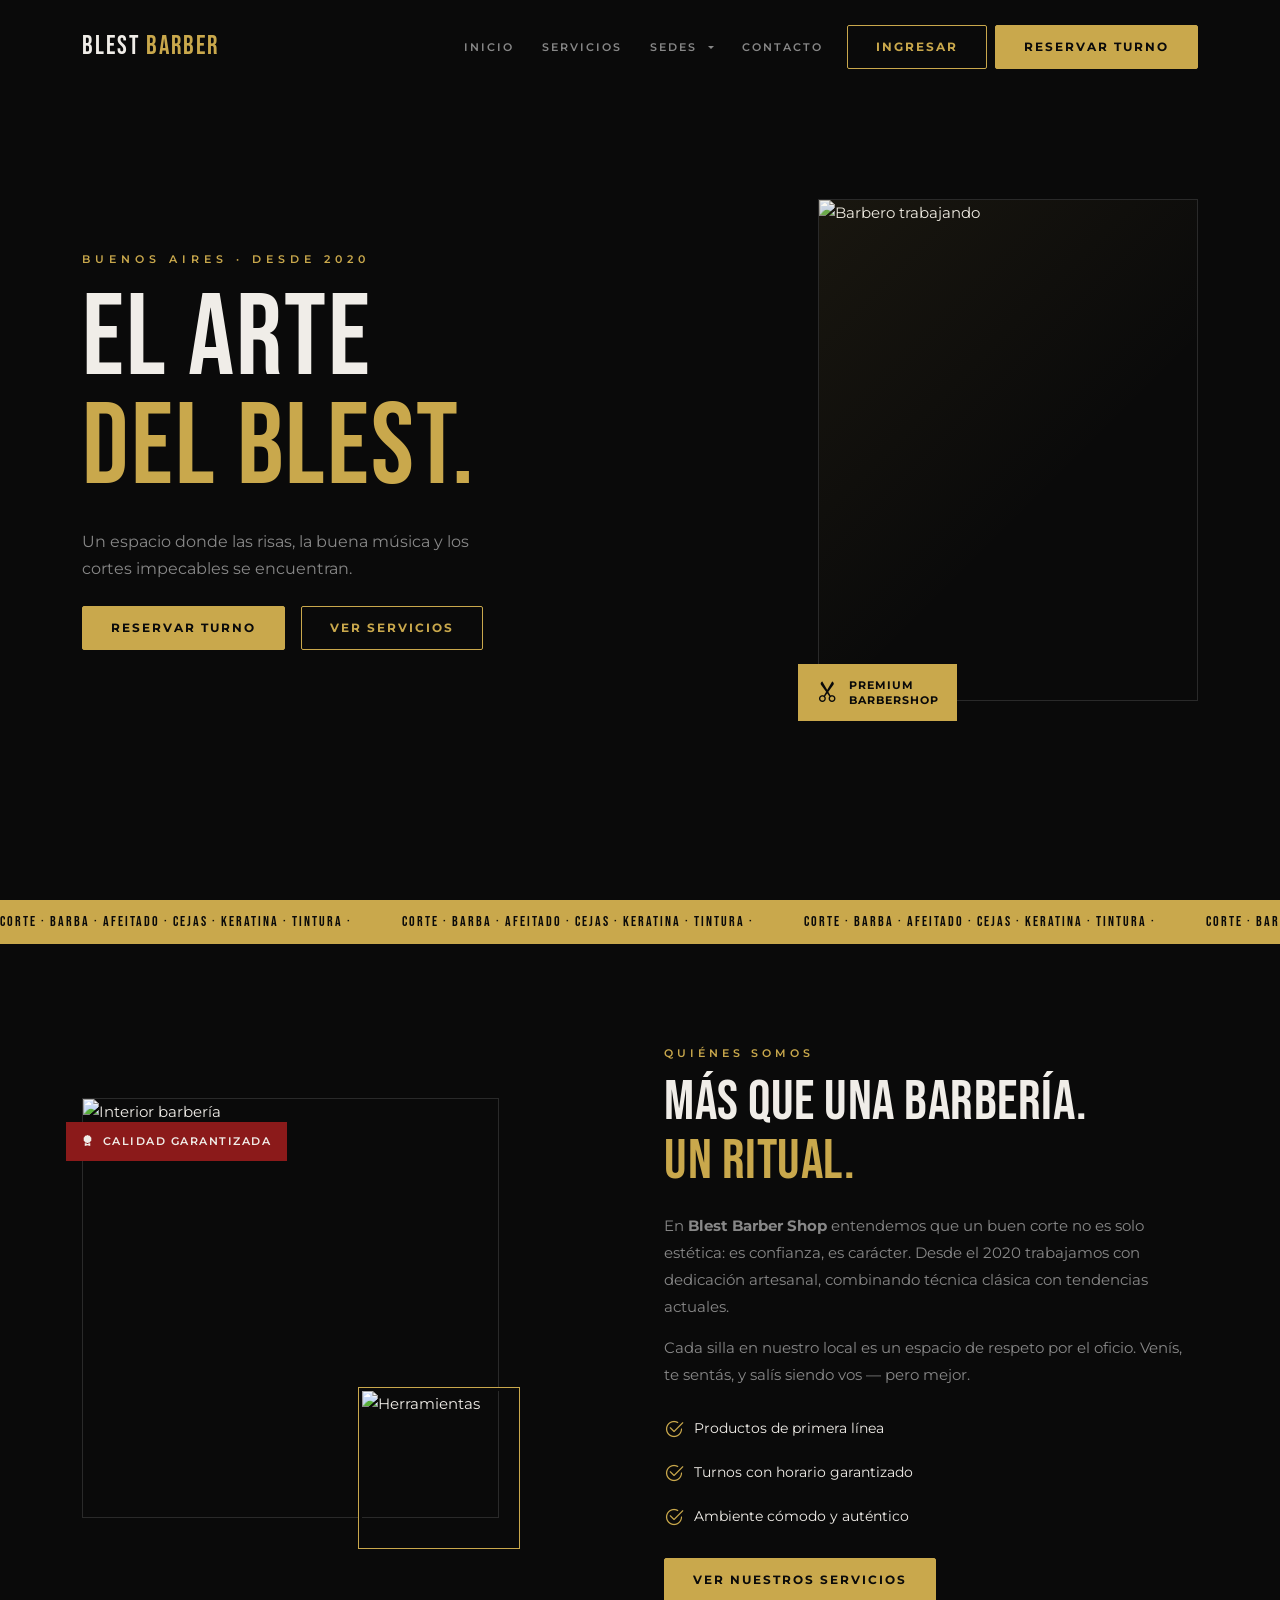
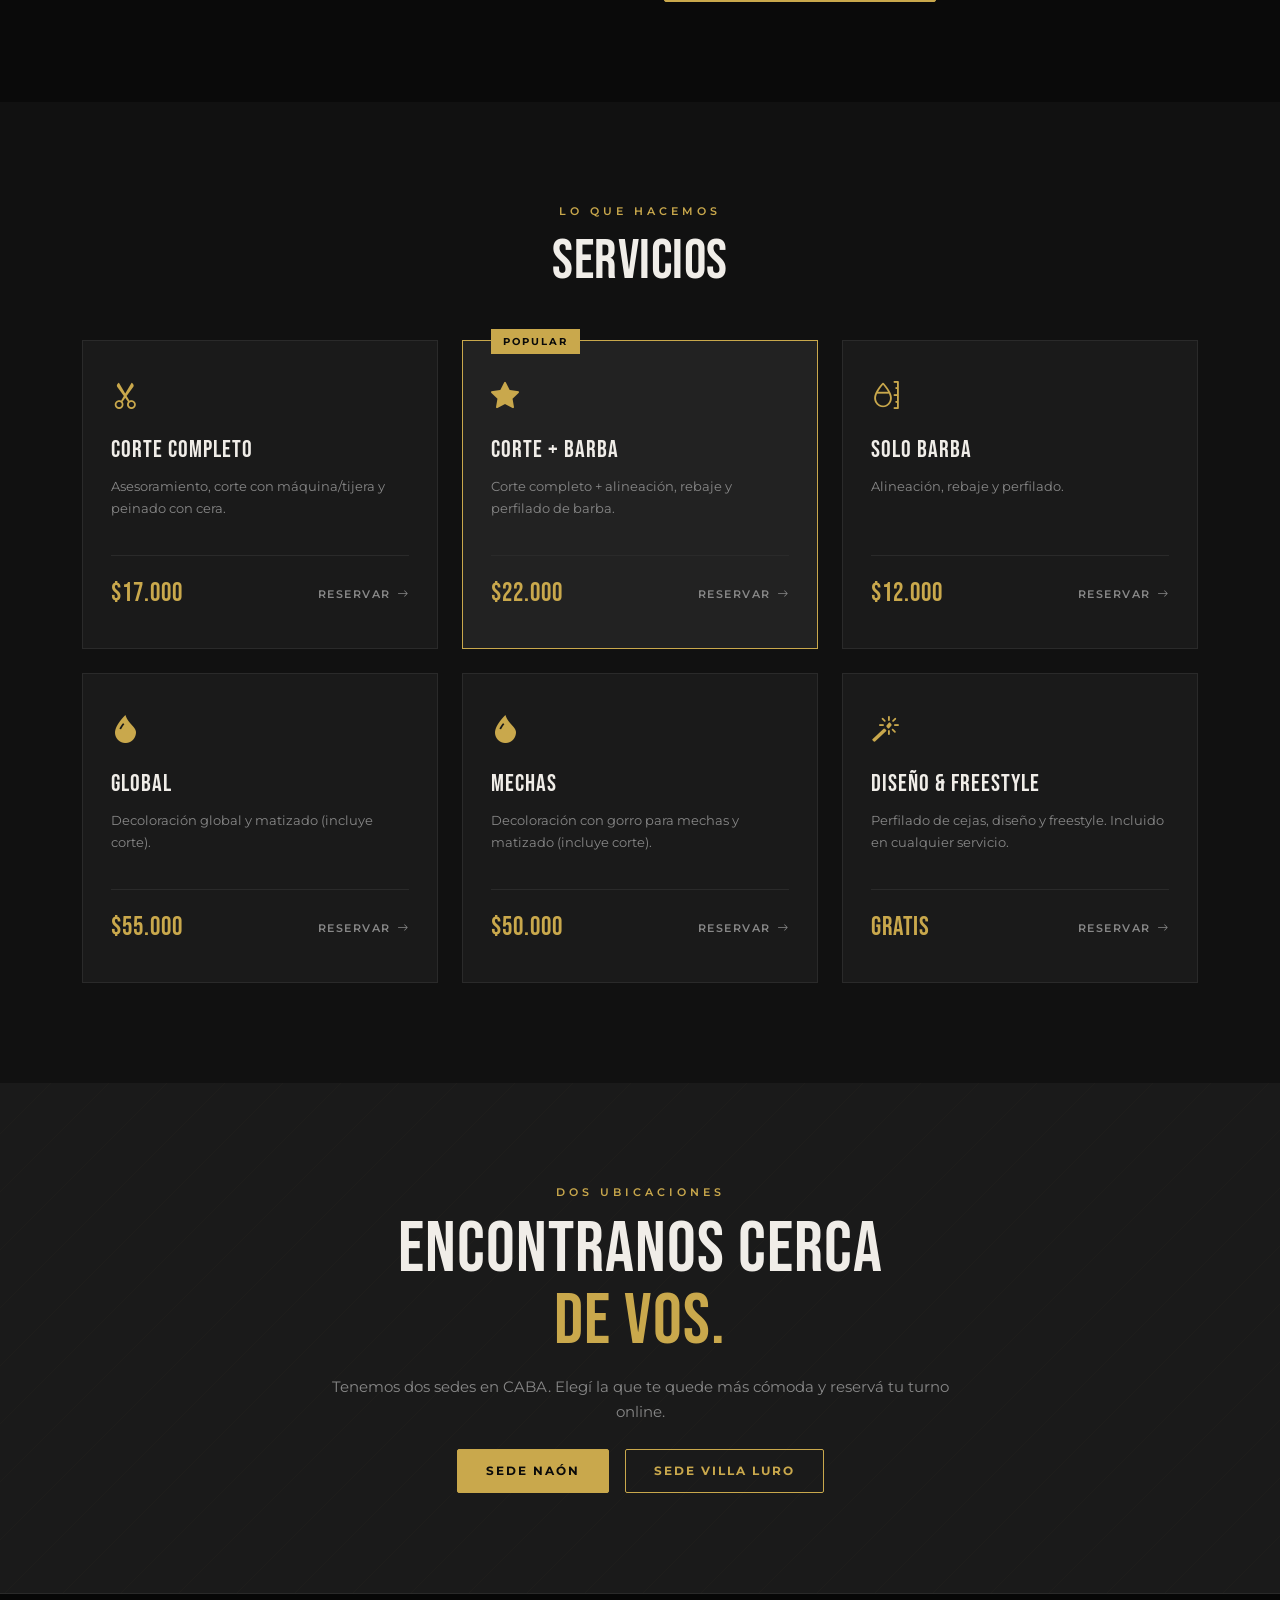
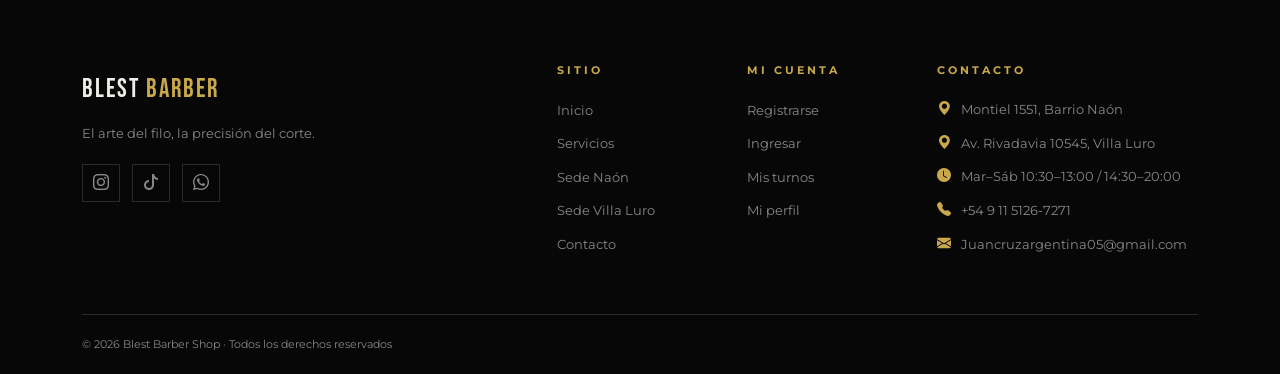
==== commit b7f6a8d6: "Avance local Login & Register funcional, implemento de backend y creacion de bd" ====
--- a/html/index.html
+++ b/html/index.html
@@ -1,314 +1,315 @@
-<!DOCTYPE html>
-<html lang="es">
-<head>
-  <meta charset="UTF-8">
-  <meta name="viewport" content="width=device-width, initial-scale=1.0">
-  <title>Blest Barber Shop</title>
-  <link href="https://cdn.jsdelivr.net/npm/bootstrap@5.3.3/dist/css/bootstrap.min.css" rel="stylesheet">
-  <link href="https://fonts.googleapis.com/css2?family=Bebas+Neue&family=Montserrat:wght@300;400;500;600;700&display=swap" rel="stylesheet">
-  <link rel="stylesheet" href="https://cdn.jsdelivr.net/npm/bootstrap-icons@1.11.3/font/bootstrap-icons.css">
-  <link rel="stylesheet" href="../css/style.css">
-</head>
-<body>
-
-  <!-- ======================== NAVBAR ======================== -->
-  <nav class="navbar navbar-expand-lg navbar-dark fixed-top" id="mainNav">
-    <div class="container">
-      <a class="navbar-brand" href="index.html">
-        <span class="brand-el">BLEST</span><span class="brand-filo"> BARBER</span>
-      </a>
-      <button class="navbar-toggler border-0" type="button" data-bs-toggle="collapse" data-bs-target="#navbarMenu">
-        <span class="navbar-toggler-icon"></span>
-      </button>
-      <div class="collapse navbar-collapse" id="navbarMenu">
-        <ul class="navbar-nav ms-auto align-items-lg-center gap-lg-1">
-          <li class="nav-item"><a class="nav-link" href="#inicio">Inicio</a></li>
-          <li class="nav-item"><a class="nav-link" href="#servicios">Servicios</a></li>
-
-          <!-- DROPDOWN SEDES — usa data-bs-toggle="dropdown", sin hover CSS -->
-          <li class="nav-item dropdown">
-            <a class="nav-link dropdown-toggle" href="#" role="button"
-               data-bs-toggle="dropdown" data-bs-auto-close="true" aria-expanded="false">
-              Sedes
-            </a>
-            <ul class="dropdown-menu">
-              <li>
-                <a class="dropdown-item" href="SedeNaon.html">
-                  <i class="bi bi-geo-alt-fill"></i>
-                  Sede Naón
-                </a>
-              </li>
-              <li>
-                <a class="dropdown-item" href="SedeVLuro.html">
-                  <i class="bi bi-geo-alt-fill"></i>
-                  Sede Villa Luro
-                </a>
-              </li>
-            </ul>
-          </li>
-
-          <li class="nav-item"><a class="nav-link" href="contacto.html">Contacto</a></li>
-          <li class="nav-item ms-lg-2">
-            <a class="btn btn-outline-gold btn-sm" href="login.html">Ingresar</a>
-          </li>
-          <li class="nav-item ms-lg-1">
-            <a class="btn btn-gold btn-sm" href="registro.html">Reservar turno</a>
-          </li>
-        </ul>
-      </div>
-    </div>
-  </nav>
-
-  <!-- ======================== HERO ======================== -->
-  <section class="hero-section" id="inicio">
-    <div class="hero-slash"></div>
-    <div class="container h-100 position-relative">
-      <div class="row h-100 align-items-center">
-        <div class="col-lg-7">
-          <p class="hero-eyebrow">Buenos Aires · Desde 2020</p>
-          <h1 class="hero-title">
-            EL ARTE<br>
-            <span class="title-gold">DEL BLEST.</span>
-          </h1>
-          <p class="hero-subtitle">
-            Un espacio donde las risas, la buena música y los cortes impecables se encuentran.
-          </p>
-          <div class="d-flex gap-3 flex-wrap mt-4">
-            <a href="registro.html" class="btn btn-gold btn-lg">Reservar turno</a>
-            <a href="#servicios" class="btn btn-outline-gold btn-lg">Ver servicios</a>
-          </div>
-        </div>
-        <div class="col-lg-5 d-none d-lg-flex justify-content-end">
-          <div class="hero-img-frame">
-            <div class="hero-img-inner">
-              <img src="../img/sucursalia.webp" alt="Sucursal" class="hero-photo">
-            </div>
-            <div class="hero-img-badge">
-              <i class="bi bi-scissors"></i>
-              <span>Premium<br>Barbershop</span>
-            </div>
-          </div>
-        </div>
-      </div>
-    </div>
-  </section>
-
-  <!-- ======================== FRANJA ANUNCIO ======================== -->
-  <div class="announcement-bar">
-    <div class="announcement-track">
-      <div class="announcement-content">
-        <span>CORTE · BARBA · AFEITADO · CEJAS · KERATINA · TINTURA · </span>
-        <span>CORTE · BARBA · AFEITADO · CEJAS · KERATINA · TINTURA · </span>
-        <span>CORTE · BARBA · AFEITADO · CEJAS · KERATINA · TINTURA · </span>
-        <span>CORTE · BARBA · AFEITADO · CEJAS · KERATINA · TINTURA · </span>
-      </div>
-      <div class="announcement-content">
-        <span>CORTE · BARBA · AFEITADO · CEJAS · KERATINA · TINTURA · </span>
-        <span>CORTE · BARBA · AFEITADO · CEJAS · KERATINA · TINTURA · </span>
-        <span>CORTE · BARBA · AFEITADO · CEJAS · KERATINA · TINTURA · </span>
-        <span>CORTE · BARBA · AFEITADO · CEJAS · KERATINA · TINTURA · </span>
-      </div>
-    </div>
-  </div>
-
-  <!-- ======================== SOBRE NOSOTROS ======================== -->
-  <section class="about-section py-section" id="nosotros">
-    <div class="container">
-      <div class="row align-items-center g-5">
-        <div class="col-lg-5">
-          <div class="about-img-grid">
-            <img src="https://images.unsplash.com/photo-1503951914875-452162b0f3f1?w=400&q=80" alt="Interior barbería" class="about-img-main">
-            <img src="https://images.unsplash.com/photo-1621605815971-fbc98d665033?w=300&q=80" alt="Herramientas" class="about-img-side">
-            <div class="about-img-tag">
-              <i class="bi bi-award-fill"></i>
-              <span>Calidad garantizada</span>
-            </div>
-          </div>
-        </div>
-        <div class="col-lg-6 offset-lg-1">
-          <p class="section-eyebrow">Quiénes somos</p>
-          <h2 class="section-title">Más que una barbería.<br><span class="text-gold">Un ritual.</span></h2>
-          <p class="section-body">
-            En <strong>Blest Barber Shop</strong> entendemos que un buen corte no es solo estética: es confianza, es carácter. Desde el 2020 trabajamos con dedicación artesanal, combinando técnica clásica con tendencias actuales.
-          </p>
-          <p class="section-body">
-            Cada silla en nuestro local es un espacio de respeto por el oficio. Venís, te sentás, y salís siendo vos — pero mejor.
-          </p>
-          <div class="about-features mt-4">
-            <div class="about-feature-item">
-              <i class="bi bi-check2-circle text-gold fs-5"></i>
-              <span>Productos de primera línea</span>
-            </div>
-            <div class="about-feature-item">
-              <i class="bi bi-check2-circle text-gold fs-5"></i>
-              <span>Turnos con horario garantizado</span>
-            </div>
-            <div class="about-feature-item">
-              <i class="bi bi-check2-circle text-gold fs-5"></i>
-              <span>Ambiente cómodo y auténtico</span>
-            </div>
-          </div>
-          <a href="#servicios" class="btn btn-gold mt-4">Ver nuestros servicios</a>
-        </div>
-      </div>
-    </div>
-  </section>
-
-  <!-- ======================== SERVICIOS ======================== -->
-  <section class="services-section py-section" id="servicios">
-    <div class="container">
-      <div class="text-center mb-5">
-        <p class="section-eyebrow">Lo que hacemos</p>
-        <h2 class="section-title">Servicios</h2>
-      </div>
-      <div class="row g-4 justify-content-center">
-
-        <div class="col-md-6 col-lg-4">
-          <div class="service-card h-100">
-            <div class="service-icon"><i class="bi bi-scissors"></i></div>
-            <h3 class="service-title">Corte Completo</h3>
-            <p class="service-desc">Asesoramiento, corte con máquina/tijera y peinado con cera.</p>
-            <div class="service-footer">
-              <span class="service-price">$17.000</span>
-              <a href="registro.html" class="btn-service-link">Reservar <i class="bi bi-arrow-right"></i></a>
-            </div>
-          </div>
-        </div>
-
-        <div class="col-md-6 col-lg-4">
-          <div class="service-card service-card--featured h-100">
-            <div class="service-badge">Popular</div>
-            <div class="service-icon"><i class="bi bi-star-fill"></i></div>
-            <h3 class="service-title">Corte + Barba</h3>
-            <p class="service-desc">Corte completo + alineación, rebaje y perfilado de barba.</p>
-            <div class="service-footer">
-              <span class="service-price">$22.000</span>
-              <a href="registro.html" class="btn-service-link">Reservar <i class="bi bi-arrow-right"></i></a>
-            </div>
-          </div>
-        </div>
-
-        <div class="col-md-6 col-lg-4">
-          <div class="service-card h-100">
-            <div class="service-icon"><i class="bi bi-moisture"></i></div>
-            <h3 class="service-title">Solo Barba</h3>
-            <p class="service-desc">Alineación, rebaje y perfilado.</p>
-            <div class="service-footer">
-              <span class="service-price">$12.000</span>
-              <a href="registro.html" class="btn-service-link">Reservar <i class="bi bi-arrow-right"></i></a>
-            </div>
-          </div>
-        </div>
-
-        <div class="col-md-6 col-lg-4">
-          <div class="service-card h-100">
-            <div class="service-icon"><i class="bi bi-droplet-fill"></i></div>
-            <h3 class="service-title">Global</h3>
-            <p class="service-desc">Decoloración global y matizado (incluye corte).</p>
-            <div class="service-footer">
-              <span class="service-price">$55.000</span>
-              <a href="registro.html" class="btn-service-link">Reservar <i class="bi bi-arrow-right"></i></a>
-            </div>
-          </div>
-        </div>
-
-        <div class="col-md-6 col-lg-4">
-          <div class="service-card h-100">
-            <div class="service-icon"><i class="bi bi-droplet-fill"></i></div>
-            <h3 class="service-title">Mechas</h3>
-            <p class="service-desc">Decoloración con gorro para mechas y matizado (incluye corte).</p>
-            <div class="service-footer">
-              <span class="service-price">$50.000</span>
-              <a href="registro.html" class="btn-service-link">Reservar <i class="bi bi-arrow-right"></i></a>
-            </div>
-          </div>
-        </div>
-
-        <div class="col-md-6 col-lg-4">
-          <div class="service-card h-100">
-            <div class="service-icon"><i class="bi bi-magic"></i></div>
-            <h3 class="service-title">Diseño & Freestyle</h3>
-            <p class="service-desc">Perfilado de cejas, diseño y freestyle. Incluido en cualquier servicio.</p>
-            <div class="service-footer">
-              <span class="service-price">GRATIS</span>
-            </div>
-          </div>
-        </div>
-
-      </div>
-    </div>
-  </section>
-
-  <!-- ======================== CTA SEDES ======================== -->
-  <section class="cta-section">
-    <div class="cta-bg"></div>
-    <div class="container position-relative">
-      <div class="row justify-content-center text-center">
-        <div class="col-lg-7">
-          <p class="section-eyebrow">Dos ubicaciones</p>
-          <h2 class="cta-title">Encontranos cerca<br><span class="text-gold">de vos.</span></h2>
-          <p class="cta-body">Tenemos dos sedes en CABA. Elegí la que te quede más cómoda y reservá tu turno online.</p>
-          <div class="d-flex justify-content-center gap-3 flex-wrap mt-4">
-            <a href="sede-naon.html" class="btn btn-gold btn-lg">Sede Naón</a>
-            <a href="sede-villa-luro.html" class="btn btn-outline-gold btn-lg">Sede Villa Luro</a>
-          </div>
-        </div>
-      </div>
-    </div>
-  </section>
-
-  <!-- ======================== FOOTER ======================== -->
-  <footer class="site-footer">
-    <div class="container">
-      <div class="row g-4">
-        <div class="col-lg-4">
-          <div class="footer-brand">
-            <span class="brand-el">BLEST</span><span class="brand-filo"> BARBER</span>
-          </div>
-          <p class="footer-tagline">El arte del filo, la precisión del corte.</p>
-          <div class="footer-social">
-            <a href="https://www.instagram.com/blestbarbershop/" target="_blank" aria-label="Instagram"><i class="bi bi-instagram"></i></a>
-            <a href="https://www.tiktok.com/@blestbarbershop00" target="_blank" aria-label="TikTok"><i class="bi bi-tiktok"></i></a>
-            <a href="https://api.whatsapp.com/send/?phone=5491151267271" target="_blank" aria-label="WhatsApp"><i class="bi bi-whatsapp"></i></a>
-          </div>
-        </div>
-        <div class="col-sm-6 col-lg-2 offset-lg-1">
-          <h5 class="footer-heading">Sitio</h5>
-          <ul class="footer-links">
-            <li><a href="index.html">Inicio</a></li>
-            <li><a href="#servicios">Servicios</a></li>
-            <li><a href="SedeNaon.html">Sede Naón</a></li>
-            <li><a href="SedeVLuro.html">Sede Villa Luro</a></li>
-            <li><a href="contacto.html">Contacto</a></li>
-          </ul>
-        </div>
-        <div class="col-sm-6 col-lg-2">
-          <h5 class="footer-heading">Mi cuenta</h5>
-          <ul class="footer-links">
-            <li><a href="registro.html">Registrarse</a></li>
-            <li><a href="login.html">Ingresar</a></li>
-            <li><a href="cliente/turnos.php">Mis turnos</a></li>
-            <li><a href="cliente/perfil.php">Mi perfil</a></li>
-          </ul>
-        </div>
-        <div class="col-lg-3">
-          <h5 class="footer-heading">Contacto</h5>
-          <ul class="footer-contact-list">
-            <li><i class="bi bi-geo-alt-fill"></i> Montiel 1551, Barrio Naón</li>
-            <li><i class="bi bi-geo-alt-fill"></i> Av. Rivadavia 10545, Villa Luro</li>
-            <li><i class="bi bi-clock-fill"></i> Mar–Sáb 10:30–13:00 / 14:30–20:00</li>
-            <li><i class="bi bi-telephone-fill"></i> +54 9 11 5126-7271</li>
-            <li><i class="bi bi-envelope-fill"></i> Juancruzargentina05@gmail.com</li>
-          </ul>
-        </div>
-      </div>
-      <div class="footer-bottom">
-        <p>© 2026 Blest Barber Shop · Todos los derechos reservados</p>
-      </div>
-    </div>
-  </footer>
-
-  <script src="https://cdn.jsdelivr.net/npm/bootstrap@5.3.3/dist/js/bootstrap.bundle.min.js"></script>
-  <script src="../js/main.js"></script>
-</body>
+<!DOCTYPE html>
+<html lang="es">
+<head>
+  <meta charset="UTF-8">
+  <meta name="viewport" content="width=device-width, initial-scale=1.0">
+  <title>Blest Barber Shop</title>
+  <link href="https://cdn.jsdelivr.net/npm/bootstrap@5.3.3/dist/css/bootstrap.min.css" rel="stylesheet">
+  <link href="https://fonts.googleapis.com/css2?family=Bebas+Neue&family=Montserrat:wght@300;400;500;600;700&display=swap" rel="stylesheet">
+  <link rel="stylesheet" href="https://cdn.jsdelivr.net/npm/bootstrap-icons@1.11.3/font/bootstrap-icons.css">
+  <link rel="stylesheet" href="../css/style.css">
+</head>
+<body>
+
+  <!-- ======================== NAVBAR ======================== -->
+  <nav class="navbar navbar-expand-lg navbar-dark fixed-top" id="mainNav">
+    <div class="container">
+      <a class="navbar-brand" href="index.html">
+        <span class="brand-el">BLEST</span><span class="brand-filo"> BARBER</span>
+      </a>
+      <button class="navbar-toggler border-0" type="button" data-bs-toggle="collapse" data-bs-target="#navbarMenu">
+        <span class="navbar-toggler-icon"></span>
+      </button>
+      <div class="collapse navbar-collapse" id="navbarMenu">
+        <ul class="navbar-nav ms-auto align-items-lg-center gap-lg-1">
+          <li class="nav-item"><a class="nav-link" href="#inicio">Inicio</a></li>
+          <li class="nav-item"><a class="nav-link" href="#servicios">Servicios</a></li>
+
+          <!-- DROPDOWN SEDES — usa data-bs-toggle="dropdown", sin hover CSS -->
+          <li class="nav-item dropdown">
+            <a class="nav-link dropdown-toggle" href="#" role="button"
+               data-bs-toggle="dropdown" data-bs-auto-close="true" aria-expanded="false">
+              Sedes
+            </a>
+            <ul class="dropdown-menu">
+              <li>
+                <a class="dropdown-item" href="SedeNaon.html">
+                  <i class="bi bi-geo-alt-fill"></i>
+                  Sede Naón
+                </a>
+              </li>
+              <li>
+                <a class="dropdown-item" href="SedeVLuro.html">
+                  <i class="bi bi-geo-alt-fill"></i>
+                  Sede Villa Luro
+                </a>
+              </li>
+            </ul>
+          </li>
+
+          <li class="nav-item"><a class="nav-link" href="contacto.php">Contacto</a></li>
+          <li class="nav-item ms-lg-2">
+            <a class="btn btn-outline-gold btn-sm" href="login.php">Ingresar</a>
+          </li>
+          <li class="nav-item ms-lg-1">
+            <a class="btn btn-gold btn-sm" href="registro.php">Reservar turno</a>
+          </li>
+        </ul>
+      </div>
+    </div>
+  </nav>
+
+  <!-- ======================== HERO ======================== -->
+  <section class="hero-section" id="inicio">
+    <div class="hero-slash"></div>
+    <div class="container h-100 position-relative">
+      <div class="row h-100 align-items-center">
+        <div class="col-lg-7">
+          <p class="hero-eyebrow">Buenos Aires · Desde 2020</p>
+          <h1 class="hero-title">
+            EL ARTE<br>
+            <span class="title-gold">DEL BLEST.</span>
+          </h1>
+          <p class="hero-subtitle">
+            Un espacio donde las risas, la buena música y los cortes impecables se encuentran.
+          </p>
+          <div class="d-flex gap-3 flex-wrap mt-4">
+            <a href="registro.php" class="btn btn-gold btn-lg">Reservar turno</a>
+            <a href="#servicios" class="btn btn-outline-gold btn-lg">Ver servicios</a>
+          </div>
+        </div>
+        <div class="col-lg-5 d-none d-lg-flex justify-content-end">
+          <div class="hero-img-frame">
+            <div class="hero-img-inner">
+              <img src="https://images.unsplash.com/photo-1585747860715-2ba37e788b70?w=500&q=80" alt="Barbero trabajando" class="hero-photo">
+            </div>
+            <div class="hero-img-badge">
+              <i class="bi bi-scissors"></i>
+              <span>Premium<br>Barbershop</span>
+            </div>
+          </div>
+        </div>
+      </div>
+    </div>
+  </section>
+
+  <!-- ======================== FRANJA ANUNCIO ======================== -->
+  <div class="announcement-bar">
+    <div class="announcement-track">
+      <div class="announcement-content">
+        <span>CORTE · BARBA · AFEITADO · CEJAS · KERATINA · TINTURA · </span>
+        <span>CORTE · BARBA · AFEITADO · CEJAS · KERATINA · TINTURA · </span>
+        <span>CORTE · BARBA · AFEITADO · CEJAS · KERATINA · TINTURA · </span>
+        <span>CORTE · BARBA · AFEITADO · CEJAS · KERATINA · TINTURA · </span>
+      </div>
+      <div class="announcement-content">
+        <span>CORTE · BARBA · AFEITADO · CEJAS · KERATINA · TINTURA · </span>
+        <span>CORTE · BARBA · AFEITADO · CEJAS · KERATINA · TINTURA · </span>
+        <span>CORTE · BARBA · AFEITADO · CEJAS · KERATINA · TINTURA · </span>
+        <span>CORTE · BARBA · AFEITADO · CEJAS · KERATINA · TINTURA · </span>
+      </div>
+    </div>
+  </div>
+
+  <!-- ======================== SOBRE NOSOTROS ======================== -->
+  <section class="about-section py-section" id="nosotros">
+    <div class="container">
+      <div class="row align-items-center g-5">
+        <div class="col-lg-5">
+          <div class="about-img-grid">
+            <img src="https://images.unsplash.com/photo-1503951914875-452162b0f3f1?w=400&q=80" alt="Interior barbería" class="about-img-main">
+            <img src="https://images.unsplash.com/photo-1621605815971-fbc98d665033?w=300&q=80" alt="Herramientas" class="about-img-side">
+            <div class="about-img-tag">
+              <i class="bi bi-award-fill"></i>
+              <span>Calidad garantizada</span>
+            </div>
+          </div>
+        </div>
+        <div class="col-lg-6 offset-lg-1">
+          <p class="section-eyebrow">Quiénes somos</p>
+          <h2 class="section-title">Más que una barbería.<br><span class="text-gold">Un ritual.</span></h2>
+          <p class="section-body">
+            En <strong>Blest Barber Shop</strong> entendemos que un buen corte no es solo estética: es confianza, es carácter. Desde el 2020 trabajamos con dedicación artesanal, combinando técnica clásica con tendencias actuales.
+          </p>
+          <p class="section-body">
+            Cada silla en nuestro local es un espacio de respeto por el oficio. Venís, te sentás, y salís siendo vos — pero mejor.
+          </p>
+          <div class="about-features mt-4">
+            <div class="about-feature-item">
+              <i class="bi bi-check2-circle text-gold fs-5"></i>
+              <span>Productos de primera línea</span>
+            </div>
+            <div class="about-feature-item">
+              <i class="bi bi-check2-circle text-gold fs-5"></i>
+              <span>Turnos con horario garantizado</span>
+            </div>
+            <div class="about-feature-item">
+              <i class="bi bi-check2-circle text-gold fs-5"></i>
+              <span>Ambiente cómodo y auténtico</span>
+            </div>
+          </div>
+          <a href="#servicios" class="btn btn-gold mt-4">Ver nuestros servicios</a>
+        </div>
+      </div>
+    </div>
+  </section>
+
+  <!-- ======================== SERVICIOS ======================== -->
+  <section class="services-section py-section" id="servicios">
+    <div class="container">
+      <div class="text-center mb-5">
+        <p class="section-eyebrow">Lo que hacemos</p>
+        <h2 class="section-title">Servicios</h2>
+      </div>
+      <div class="row g-4 justify-content-center">
+
+        <div class="col-md-6 col-lg-4">
+          <div class="service-card h-100">
+            <div class="service-icon"><i class="bi bi-scissors"></i></div>
+            <h3 class="service-title">Corte Completo</h3>
+            <p class="service-desc">Asesoramiento, corte con máquina/tijera y peinado con cera.</p>
+            <div class="service-footer">
+              <span class="service-price">$17.000</span>
+              <a href="registro.php" class="btn-service-link">Reservar <i class="bi bi-arrow-right"></i></a>
+            </div>
+          </div>
+        </div>
+
+        <div class="col-md-6 col-lg-4">
+          <div class="service-card service-card--featured h-100">
+            <div class="service-badge">Popular</div>
+            <div class="service-icon"><i class="bi bi-star-fill"></i></div>
+            <h3 class="service-title">Corte + Barba</h3>
+            <p class="service-desc">Corte completo + alineación, rebaje y perfilado de barba.</p>
+            <div class="service-footer">
+              <span class="service-price">$22.000</span>
+              <a href="registro.php" class="btn-service-link">Reservar <i class="bi bi-arrow-right"></i></a>
+            </div>
+          </div>
+        </div>
+
+        <div class="col-md-6 col-lg-4">
+          <div class="service-card h-100">
+            <div class="service-icon"><i class="bi bi-moisture"></i></div>
+            <h3 class="service-title">Solo Barba</h3>
+            <p class="service-desc">Alineación, rebaje y perfilado.</p>
+            <div class="service-footer">
+              <span class="service-price">$12.000</span>
+              <a href="registro.php" class="btn-service-link">Reservar <i class="bi bi-arrow-right"></i></a>
+            </div>
+          </div>
+        </div>
+
+        <div class="col-md-6 col-lg-4">
+          <div class="service-card h-100">
+            <div class="service-icon"><i class="bi bi-droplet-fill"></i></div>
+            <h3 class="service-title">Global</h3>
+            <p class="service-desc">Decoloración global y matizado (incluye corte).</p>
+            <div class="service-footer">
+              <span class="service-price">$55.000</span>
+              <a href="registro.php" class="btn-service-link">Reservar <i class="bi bi-arrow-right"></i></a>
+            </div>
+          </div>
+        </div>
+
+        <div class="col-md-6 col-lg-4">
+          <div class="service-card h-100">
+            <div class="service-icon"><i class="bi bi-droplet-fill"></i></div>
+            <h3 class="service-title">Mechas</h3>
+            <p class="service-desc">Decoloración con gorro para mechas y matizado (incluye corte).</p>
+            <div class="service-footer">
+              <span class="service-price">$50.000</span>
+              <a href="registro.php" class="btn-service-link">Reservar <i class="bi bi-arrow-right"></i></a>
+            </div>
+          </div>
+        </div>
+
+        <div class="col-md-6 col-lg-4">
+          <div class="service-card h-100">
+            <div class="service-icon"><i class="bi bi-magic"></i></div>
+            <h3 class="service-title">Diseño & Freestyle</h3>
+            <p class="service-desc">Perfilado de cejas, diseño y freestyle. Incluido en cualquier servicio.</p>
+            <div class="service-footer">
+              <span class="service-price">GRATIS</span>
+              <a href="registro.php" class="btn-service-link">Reservar <i class="bi bi-arrow-right"></i></a> 
+            </div>
+          </div>
+        </div>
+
+      </div>
+    </div>
+  </section>
+
+  <!-- ======================== CTA SEDES ======================== -->
+  <section class="cta-section">
+    <div class="cta-bg"></div>
+    <div class="container position-relative">
+      <div class="row justify-content-center text-center">
+        <div class="col-lg-7">
+          <p class="section-eyebrow">Dos ubicaciones</p>
+          <h2 class="cta-title">Encontranos cerca<br><span class="text-gold">de vos.</span></h2>
+          <p class="cta-body">Tenemos dos sedes en CABA. Elegí la que te quede más cómoda y reservá tu turno online.</p>
+          <div class="d-flex justify-content-center gap-3 flex-wrap mt-4">
+            <a href="SedeNaon.html" class="btn btn-gold btn-lg">Sede Naón</a>
+            <a href="SedeVLuro.html" class="btn btn-outline-gold btn-lg">Sede Villa Luro</a>
+          </div>
+        </div>
+      </div>
+    </div>
+  </section>
+
+  <!-- ======================== FOOTER ======================== -->
+  <footer class="site-footer">
+    <div class="container">
+      <div class="row g-4">
+        <div class="col-lg-4">
+          <div class="footer-brand">
+            <span class="brand-el">BLEST</span><span class="brand-filo"> BARBER</span>
+          </div>
+          <p class="footer-tagline">El arte del filo, la precisión del corte.</p>
+          <div class="footer-social">
+            <a href="https://www.instagram.com/blestbarbershop/" target="_blank" aria-label="Instagram"><i class="bi bi-instagram"></i></a>
+            <a href="https://www.tiktok.com/@blestbarbershop00" target="_blank" aria-label="TikTok"><i class="bi bi-tiktok"></i></a>
+            <a href="https://api.whatsapp.com/send/?phone=5491151267271" target="_blank" aria-label="WhatsApp"><i class="bi bi-whatsapp"></i></a>
+          </div>
+        </div>
+        <div class="col-sm-6 col-lg-2 offset-lg-1">
+          <h5 class="footer-heading">Sitio</h5>
+          <ul class="footer-links">
+            <li><a href="index.html">Inicio</a></li>
+            <li><a href="#servicios">Servicios</a></li>
+            <li><a href="SedeNaon.html">Sede Naón</a></li>
+            <li><a href="SedeVLuro.html">Sede Villa Luro</a></li>
+            <li><a href="contacto.php">Contacto</a></li>
+          </ul>
+        </div>
+        <div class="col-sm-6 col-lg-2">
+          <h5 class="footer-heading">Mi cuenta</h5>
+          <ul class="footer-links">
+            <li><a href="registro.php">Registrarse</a></li>
+            <li><a href="login.php">Ingresar</a></li>
+            <li><a href="cliente/turnos.php">Mis turnos</a></li>
+            <li><a href="cliente/perfil.php">Mi perfil</a></li>
+          </ul>
+        </div>
+        <div class="col-lg-3">
+          <h5 class="footer-heading">Contacto</h5>
+          <ul class="footer-contact-list">
+            <li><i class="bi bi-geo-alt-fill"></i> Montiel 1551, Barrio Naón</li>
+            <li><i class="bi bi-geo-alt-fill"></i> Av. Rivadavia 10545, Villa Luro</li>
+            <li><i class="bi bi-clock-fill"></i> Mar–Sáb 10:30–13:00 / 14:30–20:00</li>
+            <li><i class="bi bi-telephone-fill"></i> +54 9 11 5126-7271</li>
+            <li><i class="bi bi-envelope-fill"></i> Juancruzargentina05@gmail.com</li>
+          </ul>
+        </div>
+      </div>
+      <div class="footer-bottom">
+        <p>© 2026 Blest Barber Shop · Todos los derechos reservados</p>
+      </div>
+    </div>
+  </footer>
+
+  <script src="https://cdn.jsdelivr.net/npm/bootstrap@5.3.3/dist/js/bootstrap.bundle.min.js"></script>
+  <script src="../js/main.js"></script>
+</body>
 </html>
--- a/css/style.css
+++ b/css/style.css
@@ -1,5 +1,5 @@
 /* ============================================================
-   EL FILO — BARBERÍA | Estilos principales
+   BLEST BARBER SHOP | Estilos principales
    Paleta: Negro #0A0A0A · Dorado #C9A84C · Rojo #8B1A1A
    Tipografía: Bebas Neue (display) · Montserrat (cuerpo)
    ============================================================ */
@@ -24,9 +24,7 @@
 
 /* ---- RESET / BASE ---- */
 *, *::before, *::after { box-sizing: border-box; }
-
 html { scroll-behavior: smooth; }
-
 body {
   font-family: var(--font-body);
   background-color: var(--bg);
@@ -35,7 +33,6 @@
   line-height: 1.7;
   overflow-x: hidden;
 }
-
 img { max-width: 100%; }
 
 /* ---- UTILIDADES ---- */
@@ -111,7 +108,7 @@
   padding: 20px 0;
   transition: background-color 0.4s ease, padding 0.4s ease, box-shadow 0.4s ease;
   border-bottom: 1px solid transparent;
-  z-index: 1000;
+  z-index: 1050;
 }
 #mainNav.scrolled {
   background-color: rgba(10,10,10,0.97);
@@ -142,6 +139,96 @@
 }
 .nav-link:hover { color: var(--cream) !important; }
 
+/* ---- DROPDOWN SEDES ---- */
+/* El toggle del dropdown hereda estilos de .nav-link, solo ajustes específicos */
+.nav-item.dropdown .dropdown-toggle::after {
+  margin-left: 6px;
+  vertical-align: middle;
+  border-top-color: var(--muted);
+}
+.nav-item.dropdown:hover .dropdown-toggle::after,
+.nav-item.dropdown .dropdown-toggle:hover::after {
+  border-top-color: var(--cream);
+}
+
+/* El menú desplegable */
+.dropdown-menu {
+  background-color: rgba(10,10,10,0.98) !important;
+  border: 1px solid var(--border) !important;
+  border-radius: 2px !important;
+  padding: 8px 0 !important;
+  min-width: 220px !important;
+  margin-top: 4px !important;
+  /* Sin box-shadow llamativo */
+  box-shadow: 0 8px 32px rgba(0,0,0,0.6) !important;
+}
+
+/* Cada opción del dropdown */
+.dropdown-item {
+  font-family: var(--font-body) !important;
+  font-size: 11px !important;
+  font-weight: 600 !important;
+  letter-spacing: 1.5px !important;
+  text-transform: uppercase !important;
+  color: var(--muted) !important;
+  padding: 12px 20px !important;
+  display: flex !important;
+  align-items: center !important;
+  gap: 10px !important;
+  transition: all var(--transition) !important;
+  background: transparent !important;
+}
+.dropdown-item:hover,
+.dropdown-item:focus {
+  color: var(--gold) !important;
+  background-color: rgba(201,168,76,0.06) !important;
+  padding-left: 24px !important;
+}
+.dropdown-item i {
+  font-size: 15px;
+  color: var(--gold);
+  opacity: 0.7;
+  flex-shrink: 0;
+}
+.dropdown-item:hover i,
+.dropdown-item:focus i {
+  opacity: 1;
+}
+
+/* Separador dentro del dropdown */
+.dropdown-divider {
+  border-color: var(--border) !important;
+  margin: 4px 0 !important;
+}
+
+/* Badge dentro del dropdown (ej: "Nuevo") */
+.dropdown-badge {
+  font-size: 9px !important;
+  letter-spacing: 1px !important;
+  background-color: var(--gold) !important;
+  color: #0A0A0A !important;
+  padding: 2px 6px !important;
+  border-radius: 2px !important;
+  margin-left: auto !important;
+  font-weight: 700 !important;
+}
+
+/* En mobile: el dropdown dentro del collapse se ve como lista */
+@media (max-width: 991px) {
+  .dropdown-menu {
+    background-color: var(--bg3) !important;
+    border: none !important;
+    border-left: 2px solid var(--gold) !important;
+    margin: 0 0 8px 12px !important;
+    padding: 4px 0 !important;
+    box-shadow: none !important;
+  }
+  .dropdown-item {
+    padding: 10px 16px !important;
+    font-size: 10px !important;
+  }
+}
+
 /* ---- HERO ---- */
 .hero-section {
   position: relative;
@@ -151,8 +238,6 @@
   display: flex;
   align-items: center;
 }
-
-/* La "navaja": diagonal roja que firma el hero */
 .hero-slash {
   position: absolute;
   top: -10%;
@@ -175,7 +260,6 @@
   background: var(--gold);
   opacity: 0.15;
 }
-
 .hero-eyebrow {
   font-size: 11px;
   font-weight: 600;
@@ -193,15 +277,12 @@
   margin-bottom: 24px;
 }
 .title-gold { color: var(--gold); }
-
 .hero-subtitle {
   font-size: 16px;
   color: var(--muted);
   line-height: 1.7;
   max-width: 420px;
 }
-
-/* Estadísticas hero */
 .hero-stats { align-items: center; }
 .stat-num {
   display: block;
@@ -223,8 +304,6 @@
   height: 40px;
   background-color: var(--border);
 }
-
-/* Frame de imagen hero */
 .hero-img-frame {
   position: relative;
   width: 380px;
@@ -269,8 +348,6 @@
   z-index: 2;
 }
 .hero-img-badge i { font-size: 22px; }
-
-/* Scroll hint */
 .hero-scroll-hint {
   position: absolute;
   bottom: 40px;
@@ -295,7 +372,7 @@
 }
 @keyframes scrollDrop {
   0%, 100% { opacity: 0; transform: scaleY(0); transform-origin: top; }
-  50% { opacity: 1; transform: scaleY(1); transform-origin: top; }
+  50%       { opacity: 1; transform: scaleY(1); transform-origin: top; }
 }
 
 /* ---- ANNOUNCEMENT BAR ---- */
@@ -306,19 +383,16 @@
   width: 100%;
   position: relative;
 }
-
 .announcement-track {
   display: flex;
   width: max-content;
-  animation: ticker 25s linear infinite;
-}
-
+  animation: ticker 50s linear infinite;
+}
 .announcement-content {
   display: flex;
   white-space: nowrap;
   flex-shrink: 0;
 }
-
 .announcement-content span {
   font-family: var(--font-display);
   font-size: 14px;
@@ -327,20 +401,13 @@
   white-space: nowrap;
   padding-right: 50px;
 }
-
 @keyframes ticker {
-  from {
-    transform: translateX(0);
-  }
-
-  to {
-    transform: translateX(-50%);
-  }
+  from { transform: translateX(0); }
+  to   { transform: translateX(-50%); }
 }
 
 /* ---- ABOUT ---- */
 .about-section { background-color: var(--bg); }
-
 .about-img-grid {
   position: relative;
   padding-bottom: 30px;
@@ -378,7 +445,6 @@
   align-items: center;
   gap: 8px;
 }
-
 .about-features { display: flex; flex-direction: column; gap: 10px; }
 .about-feature-item {
   display: flex;
@@ -390,7 +456,6 @@
 
 /* ---- SERVICIOS ---- */
 .services-section { background-color: var(--bg2); }
-
 .service-card {
   background-color: var(--bg3);
   border: 1px solid var(--border);
@@ -468,9 +533,8 @@
 }
 .btn-service-link:hover { color: var(--gold); }
 
-/* ---- BARBEROS ---- */
+/* ---- BARBEROS (sección sede) ---- */
 .barbers-section { background-color: var(--bg); }
-
 .barber-card { cursor: pointer; }
 .barber-img-wrap {
   position: relative;
@@ -504,6 +568,7 @@
 .barber-info {
   padding: 16px 0;
   border-bottom: 2px solid var(--border);
+  transition: border-color var(--transition);
 }
 .barber-card:hover .barber-info { border-bottom-color: var(--gold); }
 .barber-name {
@@ -522,13 +587,50 @@
   color: var(--muted);
 }
 
-/* ---- GALERÍA ---- */
+/* Galería de cortes del barbero */
+.barber-cuts-grid {
+  display: grid;
+  grid-template-columns: repeat(3, 1fr);
+  gap: 4px;
+  margin-top: 12px;
+}
+.barber-cut-thumb {
+  position: relative;
+  overflow: hidden;
+  aspect-ratio: 1;
+  cursor: pointer;
+}
+.barber-cut-thumb img {
+  width: 100%;
+  height: 100%;
+  object-fit: cover;
+  display: block;
+  transition: transform 0.4s ease;
+  filter: grayscale(30%);
+}
+.barber-cut-thumb:hover img {
+  transform: scale(1.08);
+  filter: grayscale(0%);
+}
+.barber-cut-overlay {
+  position: absolute;
+  inset: 0;
+  background: rgba(201,168,76,0.15);
+  display: flex;
+  align-items: center;
+  justify-content: center;
+  opacity: 0;
+  transition: opacity var(--transition);
+  font-size: 20px;
+  color: var(--gold);
+}
+.barber-cut-thumb:hover .barber-cut-overlay { opacity: 1; }
+
+/* ---- GALERÍA GENERAL ---- */
 .gallery-section { background-color: var(--bg2); }
-
 .gallery-grid {
   display: grid;
   grid-template-columns: repeat(3, 1fr);
-  grid-template-rows: auto;
   gap: 8px;
 }
 .gallery-item {
@@ -561,6 +663,52 @@
 }
 .gallery-item:hover .gallery-hover { opacity: 1; }
 
+/* ---- SEDE PAGE HEADER ---- */
+.sede-header {
+  background-color: var(--bg2);
+  padding: 130px 0 60px;
+  border-bottom: 1px solid var(--border);
+  position: relative;
+  overflow: hidden;
+}
+.sede-header::after {
+  content: '';
+  position: absolute;
+  top: 0; right: 0; bottom: 0;
+  width: 3px;
+  background: var(--red);
+  opacity: 0.5;
+}
+.sede-tag {
+  display: inline-flex;
+  align-items: center;
+  gap: 8px;
+  background-color: var(--gold);
+  color: #0A0A0A;
+  font-size: 10px;
+  font-weight: 700;
+  letter-spacing: 2px;
+  text-transform: uppercase;
+  padding: 5px 14px;
+  margin-bottom: 16px;
+}
+.sede-info-strip {
+  display: flex;
+  flex-wrap: wrap;
+  gap: 24px;
+  margin-top: 20px;
+  padding-top: 20px;
+  border-top: 1px solid var(--border);
+}
+.sede-info-item {
+  display: flex;
+  align-items: center;
+  gap: 8px;
+  font-size: 13px;
+  color: var(--muted);
+}
+.sede-info-item i { color: var(--gold); font-size: 14px; }
+
 /* ---- CTA ---- */
 .cta-section {
   position: relative;
@@ -572,11 +720,8 @@
   position: absolute;
   inset: 0;
   background-image: repeating-linear-gradient(
-    -45deg,
-    transparent,
-    transparent 40px,
-    rgba(201,168,76,0.02) 40px,
-    rgba(201,168,76,0.02) 41px
+    -45deg, transparent, transparent 40px,
+    rgba(201,168,76,0.02) 40px, rgba(201,168,76,0.02) 41px
   );
 }
 .cta-title {
@@ -587,10 +732,7 @@
   letter-spacing: 1px;
   margin-bottom: 16px;
 }
-.cta-body {
-  font-size: 15px;
-  color: var(--muted);
-}
+.cta-body { font-size: 15px; color: var(--muted); }
 
 /* ---- FOOTER ---- */
 .site-footer {
@@ -598,93 +740,51 @@
   padding: 70px 0 0;
   border-top: 1px solid var(--border);
 }
-.footer-brand {
-  font-size: 28px;
-  margin-bottom: 10px;
-}
-.footer-tagline {
-  font-size: 13px;
-  color: var(--muted);
-  margin-bottom: 20px;
-}
+.footer-brand { font-size: 28px; margin-bottom: 10px; }
+.footer-tagline { font-size: 13px; color: var(--muted); margin-bottom: 20px; }
 .footer-social { display: flex; gap: 12px; }
 .footer-social a {
-  width: 38px;
-  height: 38px;
+  width: 38px; height: 38px;
   border: 1px solid var(--border);
-  display: flex;
-  align-items: center;
-  justify-content: center;
-  color: var(--muted);
-  font-size: 16px;
+  display: flex; align-items: center; justify-content: center;
+  color: var(--muted); font-size: 16px;
   text-decoration: none;
   transition: var(--transition);
 }
-.footer-social a:hover {
-  border-color: var(--gold);
-  color: var(--gold);
-}
+.footer-social a:hover { border-color: var(--gold); color: var(--gold); }
 .footer-heading {
-  font-size: 11px;
-  font-weight: 700;
-  letter-spacing: 3px;
-  text-transform: uppercase;
-  color: var(--gold);
-  margin-bottom: 20px;
-}
-.footer-links {
-  list-style: none;
-  padding: 0;
-  margin: 0;
-}
+  font-size: 11px; font-weight: 700; letter-spacing: 3px;
+  text-transform: uppercase; color: var(--gold); margin-bottom: 20px;
+}
+.footer-links { list-style: none; padding: 0; margin: 0; }
 .footer-links li { margin-bottom: 8px; }
 .footer-links a {
-  font-size: 13px;
-  color: var(--muted);
-  text-decoration: none;
-  transition: color var(--transition);
+  font-size: 13px; color: var(--muted);
+  text-decoration: none; transition: color var(--transition);
 }
 .footer-links a:hover { color: var(--cream); }
-
 .footer-contact-list {
-  list-style: none;
-  padding: 0;
-  margin: 0;
-  display: flex;
-  flex-direction: column;
-  gap: 10px;
+  list-style: none; padding: 0; margin: 0;
+  display: flex; flex-direction: column; gap: 10px;
 }
 .footer-contact-list li {
-  font-size: 13px;
-  color: var(--muted);
-  display: flex;
-  align-items: center;
-  gap: 10px;
+  font-size: 13px; color: var(--muted);
+  display: flex; align-items: center; gap: 10px;
 }
 .footer-contact-list i { color: var(--gold); font-size: 14px; }
-
 .footer-bottom {
   border-top: 1px solid var(--border);
-  margin-top: 50px;
-  padding: 20px 0;
-  display: flex;
-  justify-content: space-between;
-  align-items: center;
-  flex-wrap: wrap;
-  gap: 8px;
-}
-.footer-bottom p {
-  font-size: 11px;
-  color: var(--muted);
-  margin: 0;
-}
-
-/* ---- PÁGINAS INTERNAS — AUTH ---- */
+  margin-top: 50px; padding: 20px 0;
+  display: flex; justify-content: space-between;
+  align-items: center; flex-wrap: wrap; gap: 8px;
+}
+.footer-bottom p { font-size: 11px; color: var(--muted); margin: 0; }
+
+/* ---- AUTH PAGES ---- */
 .auth-page {
   min-height: 100vh;
   background-color: var(--bg);
-  display: flex;
-  align-items: center;
+  display: flex; align-items: center;
   padding: 100px 0 60px;
 }
 .auth-card {
@@ -696,25 +796,14 @@
 }
 .auth-title {
   font-family: var(--font-display);
-  font-size: 38px;
-  color: var(--cream);
-  letter-spacing: 1px;
-  margin-bottom: 6px;
-}
-.auth-subtitle {
-  font-size: 13px;
-  color: var(--muted);
-  margin-bottom: 32px;
-}
-
-/* Form controls dark */
+  font-size: 38px; color: var(--cream);
+  letter-spacing: 1px; margin-bottom: 6px;
+}
+.auth-subtitle { font-size: 13px; color: var(--muted); margin-bottom: 32px; }
 .form-label {
-  font-size: 11px;
-  font-weight: 600;
-  letter-spacing: 2px;
-  text-transform: uppercase;
-  color: var(--muted);
-  margin-bottom: 6px;
+  font-size: 11px; font-weight: 600;
+  letter-spacing: 2px; text-transform: uppercase;
+  color: var(--muted); margin-bottom: 6px;
 }
 .form-control, .form-select {
   background-color: var(--bg4) !important;
@@ -737,12 +826,11 @@
 @media (max-width: 991px) {
   .hero-title { font-size: 72px; }
   .about-img-side { display: none; }
-  .gallery-grid {
-    grid-template-columns: repeat(2, 1fr);
-  }
+  .gallery-grid { grid-template-columns: repeat(2, 1fr); }
   .gallery-item--tall { grid-row: span 1; }
   .gallery-item--tall img { height: 260px; }
   .gallery-item--wide { grid-column: span 1; }
+  .barber-cuts-grid { grid-template-columns: repeat(3, 1fr); }
 }
 @media (max-width: 575px) {
   .py-section { padding: 64px 0; }
@@ -750,4 +838,47 @@
   .gallery-grid { grid-template-columns: 1fr 1fr; }
   .footer-bottom { flex-direction: column; text-align: center; }
   .auth-card { padding: 32px 20px; }
-}
+  .sede-info-strip { gap: 14px; }
+}
+
+/* ---- LOGIN INPUT GROUPS ---- */
+.auth-input-icon {
+  background: var(--bg4) !important;
+  border: 1px solid var(--border) !important;
+  border-right: none !important;
+  color: var(--muted) !important;
+  border-radius: 2px 0 0 2px !important;
+}
+
+.auth-input {
+  border-left: none !important;
+}
+
+.auth-input-password {
+  border-right: none !important;
+}
+
+.auth-input-button {
+  background: var(--bg4) !important;
+  border: 1px solid var(--border) !important;
+  border-left: none !important;
+  color: var(--muted) !important;
+  border-radius: 0 2px 2px 0 !important;
+  padding: 0 14px !important;
+}
+
+/* ---- ERROR TÉRMINOS REGISTER ---- */
+.was-validated .terms-check .form-check-input:invalid {
+  border-color: #e05555 !important;
+  box-shadow: 0 0 14px rgba(224, 85, 85, 0.45) !important;
+}
+
+.was-validated .terms-check .form-check-input:invalid ~ .form-check-label {
+  color: #ff6b6b !important;
+}
+
+.terms-error {
+  color: #ff6b6b !important;
+  font-size: 12px;
+  margin-top: 6px;
+}
